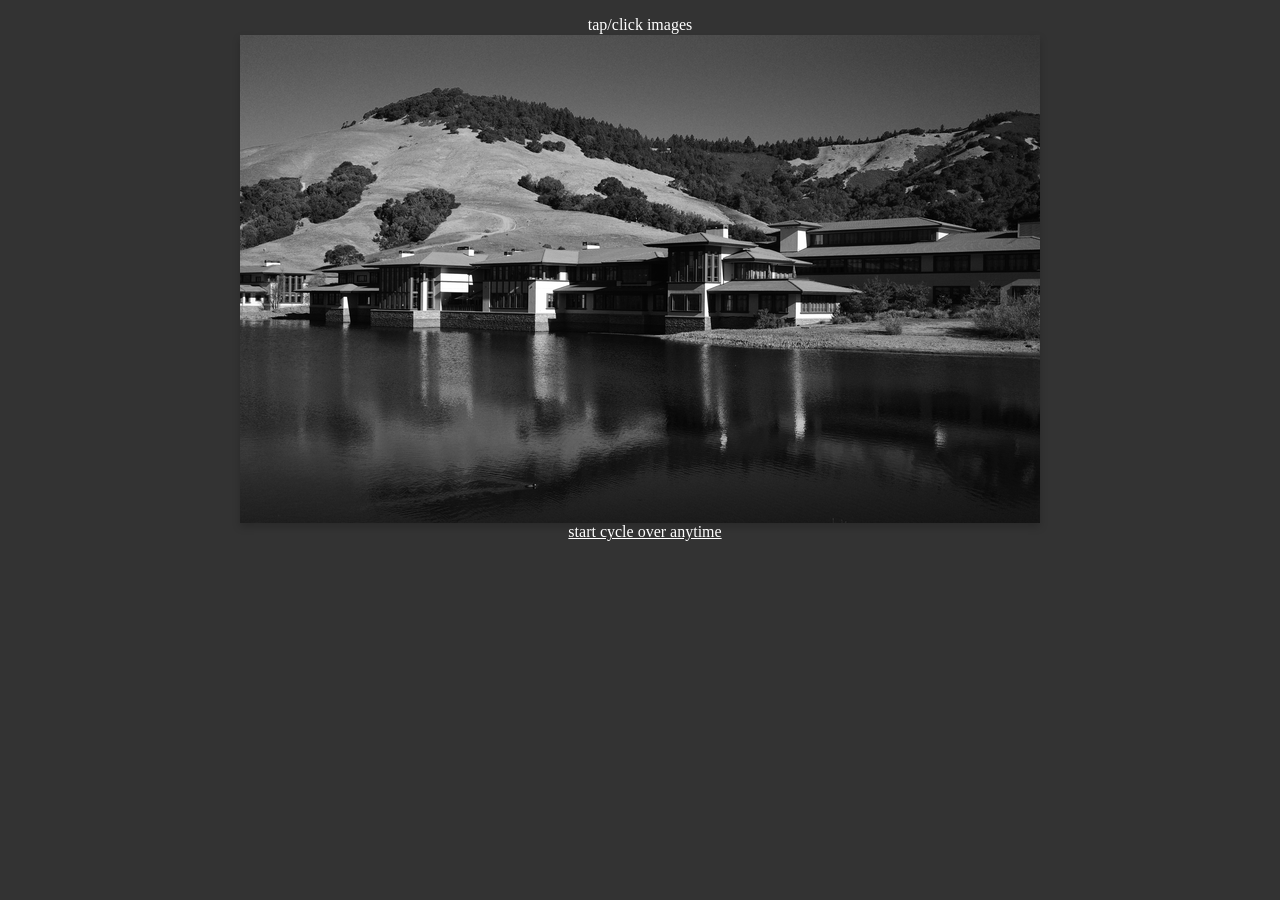
==== index.html @ 8fa69f49 "Update index.html" ====
<!--
There is no ',' at end!
['R0002166.webp', 'R0002332.webp', 'R0002564.webp'];
-->
<!DOCTYPE html>
<html lang="en">
	<head>
		<meta charset="UTF-8">
		<meta name="viewport" content="width=device-width, initial-scale=1.0">
		<title>Images Cycle</title>
		<style>
			body {
				display: flex;
				flex-direction: column;
				justify-content: top;
				align-items: center;
				height: 100vh;
				margin: 0;
				background-color: #333333;
				color: #FFFFFF;
				transition: background-color 0.3s, color 0.3s;
				position: relative;
			}

			#image {
				max-width: 90%;
				height: auto;
				cursor: pointer;
				border: 3px solid #000000 border-radius: 8px;
				box-shadow: 0 4px 8px rgba(0, 0, 0, 0.2);
			}

			h1 {
				margin: 10px 0;
				font-size: 18px;
				text-align: center;
			}

			footer {
				margin-top: auto;
				padding: 10px;
				font-size: 14px;
				text-align: center;
			}

			.update-container {
				display: flex;
				align-items: center;
				margin-bottom: -15px;
			}

			.restart-link {
				color: #FFFFFF;
				margin-left: 10px;
			}
		</style>
	</head>
	<body>
		<div class="update-container">
			<p>tap/click images</p>
		</div>
		<img id="image" src="R0003211.webp" alt="Image 1">
		<a href="index.html" class="restart-link">start cycle over anytime</a>
		<script>
			const images = ['R0003211.webp', 
			                'R0002590.webp', 
			                'R0002589.webp', 
			                'R0002580.webp', 
			                'R0002579.webp', 
			                'R0002568.webp', 
			                'R0002565.webp', 
			                'R0002564.webp', 
			                'R0002553.webp', 
			                'R0002348.webp', 
			                'R0002332.webp', 
			                'R0002320.webp', 
			                'R0002166.webp', 
			                'R0000355.webp', 
			                'R0000072.webp', 
			                'IMG_1208.webp', 
			                'IMG_1204.webp', 
			                'IMG_1203.webp'];
			let currentIndex = 0;
			images.forEach(src => {
				const img = new Image();
				img.src = src;
			});
			document.getElementById('image').addEventListener('click', function() {
				currentIndex = (currentIndex + 1) % images.length;
				this.src = images[currentIndex];
			});
		</script>
	</body>
</html>
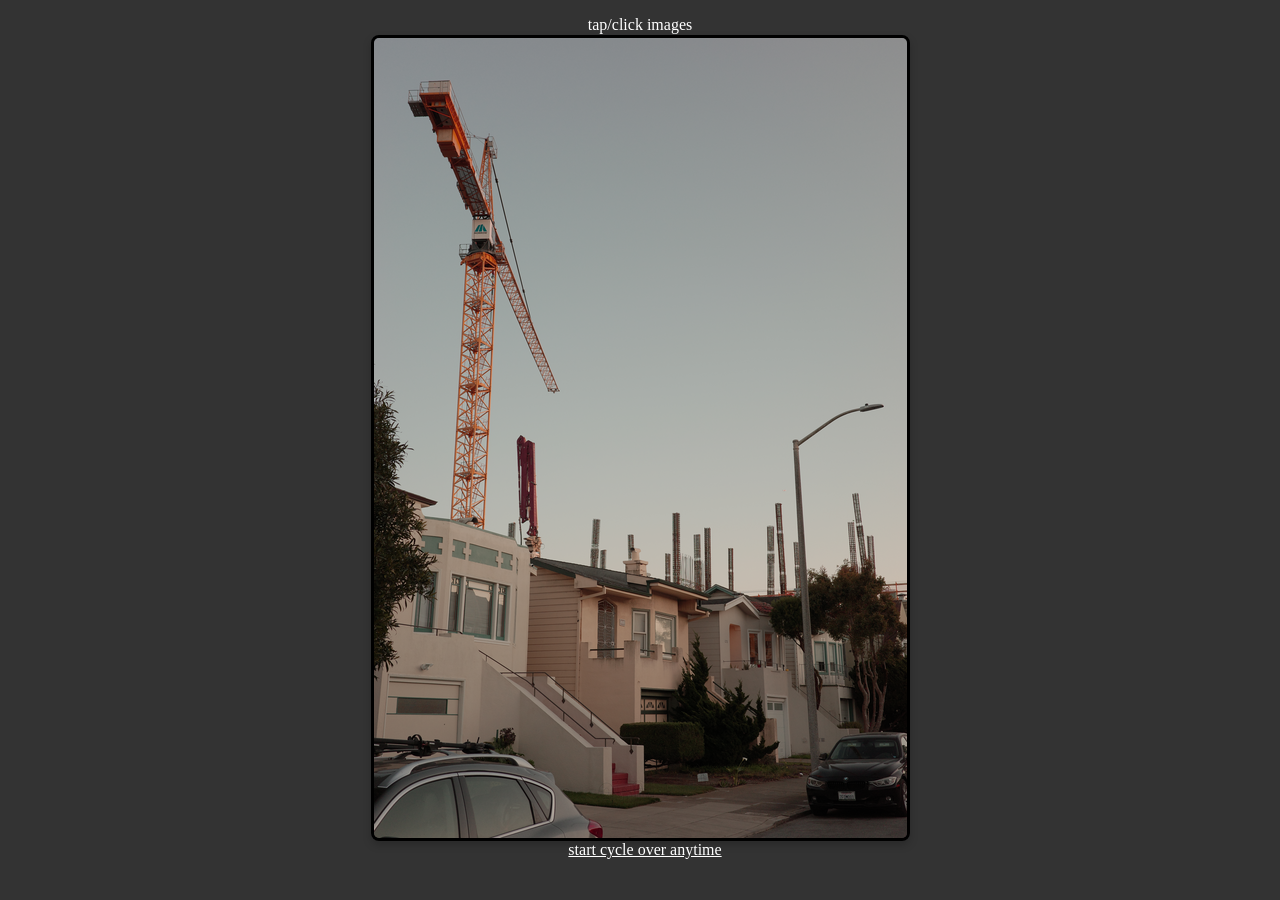
==== commit a681091c: "Add file" ====
--- a/index.html
+++ b/index.html
@@ -1,94 +1,101 @@
-<!--
-There is no ',' at end!
-['R0002166.webp', 'R0002332.webp', 'R0002564.webp'];
--->
 <!DOCTYPE html>
 <html lang="en">
-	<head>
-		<meta charset="UTF-8">
-		<meta name="viewport" content="width=device-width, initial-scale=1.0">
-		<title>Images Cycle</title>
-		<style>
-			body {
-				display: flex;
-				flex-direction: column;
-				justify-content: top;
-				align-items: center;
-				height: 100vh;
-				margin: 0;
-				background-color: #333333;
-				color: #FFFFFF;
-				transition: background-color 0.3s, color 0.3s;
-				position: relative;
-			}
+<head>
+    <meta charset="UTF-8">
+    <meta name="viewport" content="width=device-width, initial-scale=1.0">
+    <title>Images Cycle</title>
+    <style>
+        body {
+            display: flex;
+            flex-direction: column;
+            justify-content: top;
+            align-items: center;
+            height: 100vh;
+            margin: 0;
+            background-color: #333333;
+            color: #FFFFFF;
+            transition: background-color 0.3s, color 0.3s;
+            position: relative;
+        }
 
-			#image {
-				max-width: 90%;
-				height: auto;
-				cursor: pointer;
-				border: 3px solid #000000 border-radius: 8px;
-				box-shadow: 0 4px 8px rgba(0, 0, 0, 0.2);
-			}
+        #image {
+            max-width: 90%;
+            height: auto;
+            cursor: pointer;
+            border: 3px solid #000000;
+            border-radius: 8px;
+            box-shadow: 0 4px 8px rgba(0, 0, 0, 0.2);
+        }
 
-			h1 {
-				margin: 10px 0;
-				font-size: 18px;
-				text-align: center;
-			}
+        h1 {
+            margin: 10px 0;
+            font-size: 18px;
+            text-align: center;
+        }
 
-			footer {
-				margin-top: auto;
-				padding: 10px;
-				font-size: 14px;
-				text-align: center;
-			}
+        footer {
+            margin-top: auto;
+            padding: 10px;
+            font-size: 14px;
+            text-align: center;
+        }
 
-			.update-container {
-				display: flex;
-				align-items: center;
-				margin-bottom: -15px;
-			}
+        .update-container {
+            display: flex;
+            align-items: center;
+            margin-bottom: -15px;
+        }
 
-			.restart-link {
-				color: #FFFFFF;
-				margin-left: 10px;
-			}
-		</style>
-	</head>
-	<body>
-		<div class="update-container">
-			<p>tap/click images</p>
-		</div>
-		<img id="image" src="R0003211.webp" alt="Image 1">
-		<a href="index.html" class="restart-link">start cycle over anytime</a>
-		<script>
-			const images = ['R0003211.webp', 
-			                'R0002590.webp', 
-			                'R0002589.webp', 
-			                'R0002580.webp', 
-			                'R0002579.webp', 
-			                'R0002568.webp', 
-			                'R0002565.webp', 
-			                'R0002564.webp', 
-			                'R0002553.webp', 
-			                'R0002348.webp', 
-			                'R0002332.webp', 
-			                'R0002320.webp', 
-			                'R0002166.webp', 
-			                'R0000355.webp', 
-			                'R0000072.webp', 
-			                'IMG_1208.webp', 
-			                'IMG_1204.webp', 
-			                'IMG_1203.webp'];
-			let currentIndex = 0;
-			images.forEach(src => {
-				const img = new Image();
-				img.src = src;
-			});
-			document.getElementById('image').addEventListener('click', function() {
-				currentIndex = (currentIndex + 1) % images.length;
-				this.src = images[currentIndex];
-			});
-		</script>
-	</body>
+        .restart-link {
+            color: #FFFFFF;
+            margin-left: 10px;
+        }
+    </style>
+</head>
+<body>
+    <div class="update-container">
+        <p>tap/click images</p>
+    </div>
+    <img id="image" src="R0004415.webp" alt="Image 1">
+    <a href="index.html" class="restart-link">start cycle over anytime</a>
+    <script>
+        const images = [
+            'R0004415.webp', 
+            'R0004396.webp',
+            'R0004377.webp',
+            'R0004342.webp',
+            'R0003211.webp',
+            'R0002590.webp', 
+            'R0002589.webp', 
+            'R0002580.webp', 
+            'R0002579.webp', 
+            'R0002568.webp', 
+            'R0002565.webp', 
+            'R0002564.webp', 
+            'R0002553.webp', 
+            'R0002348.webp', 
+            'R0002332.webp', 
+            'R0002320.webp', 
+            'R0002166.webp', 
+            'R0000355.webp', 
+            'R0000072.webp', 
+            'IMG_1208.webp', 
+            'IMG_1204.webp', 
+ <!-- NOTE: There isn't a "," on last image --> 
+            'IMG_1203.webp'
+        ];
+        
+        let currentIndex = 0;
+
+        images.forEach(src => {
+            const img = new Image();
+            img.src = src;
+        });
+
+        document.getElementById('image').addEventListener('click', function() {
+            currentIndex = (currentIndex + 1) % images.length;
+            this.src = images[currentIndex];
+        });
+    </script>
+</body>
 </html>
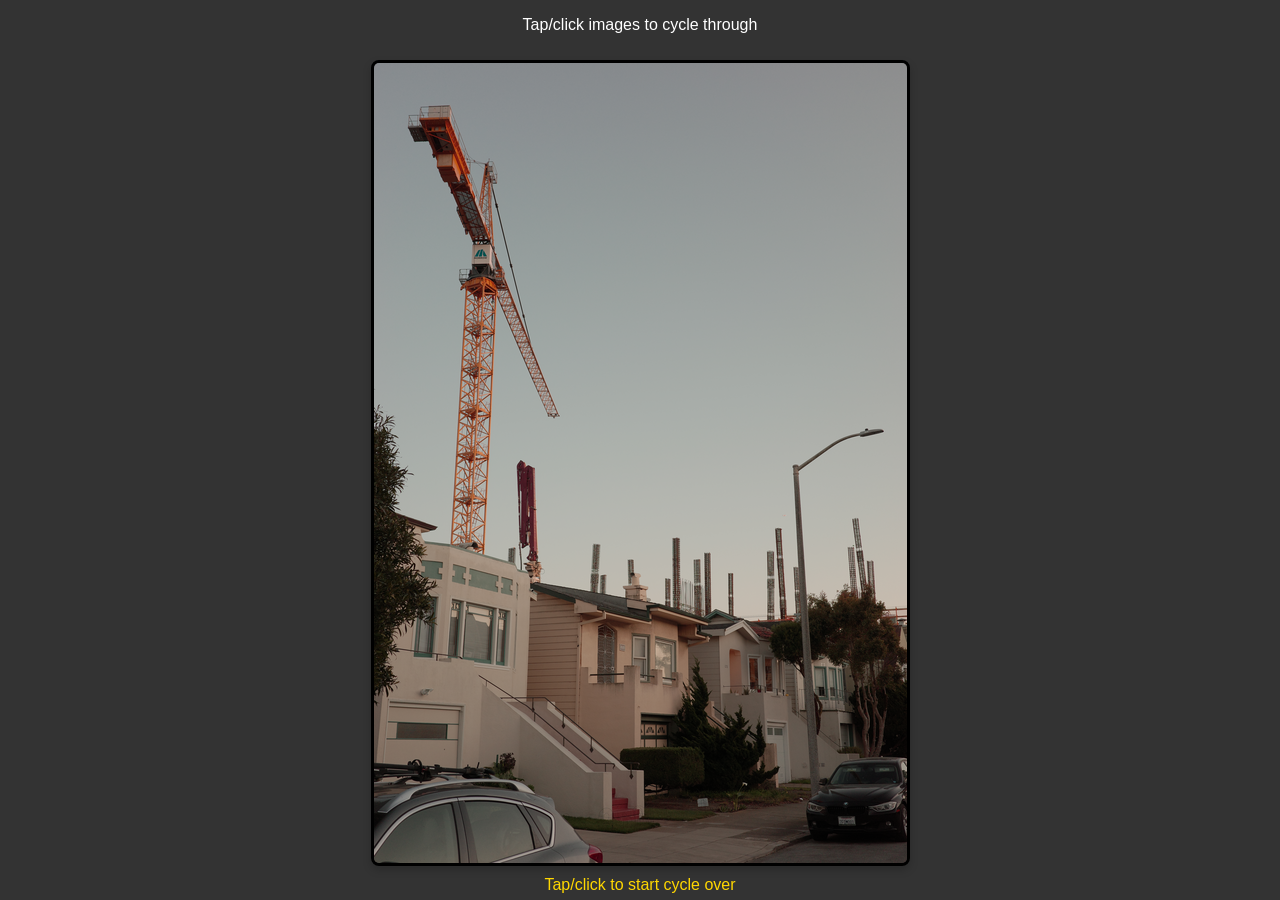
==== commit 72568650: "Change index.html" ====
--- a/index.html
+++ b/index.html
@@ -1,5 +1,6 @@
 <!DOCTYPE html>
 <html lang="en">
+
 <head>
     <meta charset="UTF-8">
     <meta name="viewport" content="width=device-width, initial-scale=1.0">
@@ -8,56 +9,85 @@
         body {
             display: flex;
             flex-direction: column;
-            justify-content: top;
+            justify-content: flex-start;
             align-items: center;
             height: 100vh;
             margin: 0;
+            padding: 0; 
             background-color: #333333;
             color: #FFFFFF;
             transition: background-color 0.3s, color 0.3s;
             position: relative;
+            font-family: Arial, sans-serif;
         }
-
-        #image {
-            max-width: 90%;
-            height: auto;
-            cursor: pointer;
-            border: 3px solid #000000;
-            border-radius: 8px;
-            box-shadow: 0 4px 8px rgba(0, 0, 0, 0.2);
-        }
-
-        h1 {
-            margin: 10px 0;
-            font-size: 18px;
-            text-align: center;
-        }
-
-        footer {
-            margin-top: auto;
-            padding: 10px;
-            font-size: 14px;
-            text-align: center;
-        }
-
-        .update-container {
-            display: flex;
-            align-items: center;
-            margin-bottom: -15px;
-        }
-
-        .restart-link {
-            color: #FFFFFF;
-            margin-left: 10px;
-        }
+                #image {
+                    max-width: 90%;
+                    height: auto;
+                    cursor: pointer;
+                    border: 3px solid #000000;
+                    border-radius: 8px;
+                    box-shadow: 0 4px 8px rgba(0, 0, 0, 0.2);
+                    margin: 10px 0; 
+                }
+        
+                h1 {
+                    margin:0; 
+                    font-size: 24px;
+                    text-align: center;
+                } 
+        
+                footer {
+                    margin-top: auto;
+                    padding: 5px; 
+                    font-size: 14px;
+                    text-align: center;
+                }
+        
+                .update-container {
+                    display: flex;
+                    align-items: center;
+                    margin: 0; 
+                }
+        
+                .restart-link {
+                    color: #FFD700; 
+                    margin: 0; 
+                    text-decoration: none;
+                    transition: color 0.3s;
+                    font-size: 16px; 
+                }
+        
+                @media (max-width: 600px) {
+                    h1 {
+                        font-size: 20px; 
+                    }
+        
+                    #image {
+                        max-width: 100%; 
+                    }
+        
+                    .update-container {
+                        flex-direction: column; 
+                        align-items: center; 
+                    }
+        
+        
+                
+        restart-link {
+            color: #FFD700; 
+            margin: 0; 
+            text-decoration: none;
+            transition: color 0.3s;
+            font-size: 16px;
     </style>
 </head>
+
 <body>
     <div class="update-container">
-        <p>tap/click images</p>
+        <p>Tap/click images to cycle through</p>
     </div>
     <img id="image" src="R0004415.webp" alt="Image 1">
-    <a href="index.html" class="restart-link">start cycle over anytime</a>
+    <a href="index.html" class="restart-link">Tap/click to start cycle over</a>
     <script>
         const images = [
             'R0004415.webp', 
@@ -81,21 +111,23 @@
             'R0000072.webp', 
             'IMG_1208.webp', 
             'IMG_1204.webp', 
- <!-- NOTE: There isn't a "," on last image --> 
-            'IMG_1203.webp'
+            'IMG_1203.webp' // NOTE: No comma on last image
         ];
         
         let currentIndex = 0;
 
+        
         images.forEach(src => {
             const img = new Image();
             img.src = src;
         });
 
+        
         document.getElementById('image').addEventListener('click', function() {
             currentIndex = (currentIndex + 1) % images.length;
             this.src = images[currentIndex];
         });
     </script>
 </body>
+
 </html>
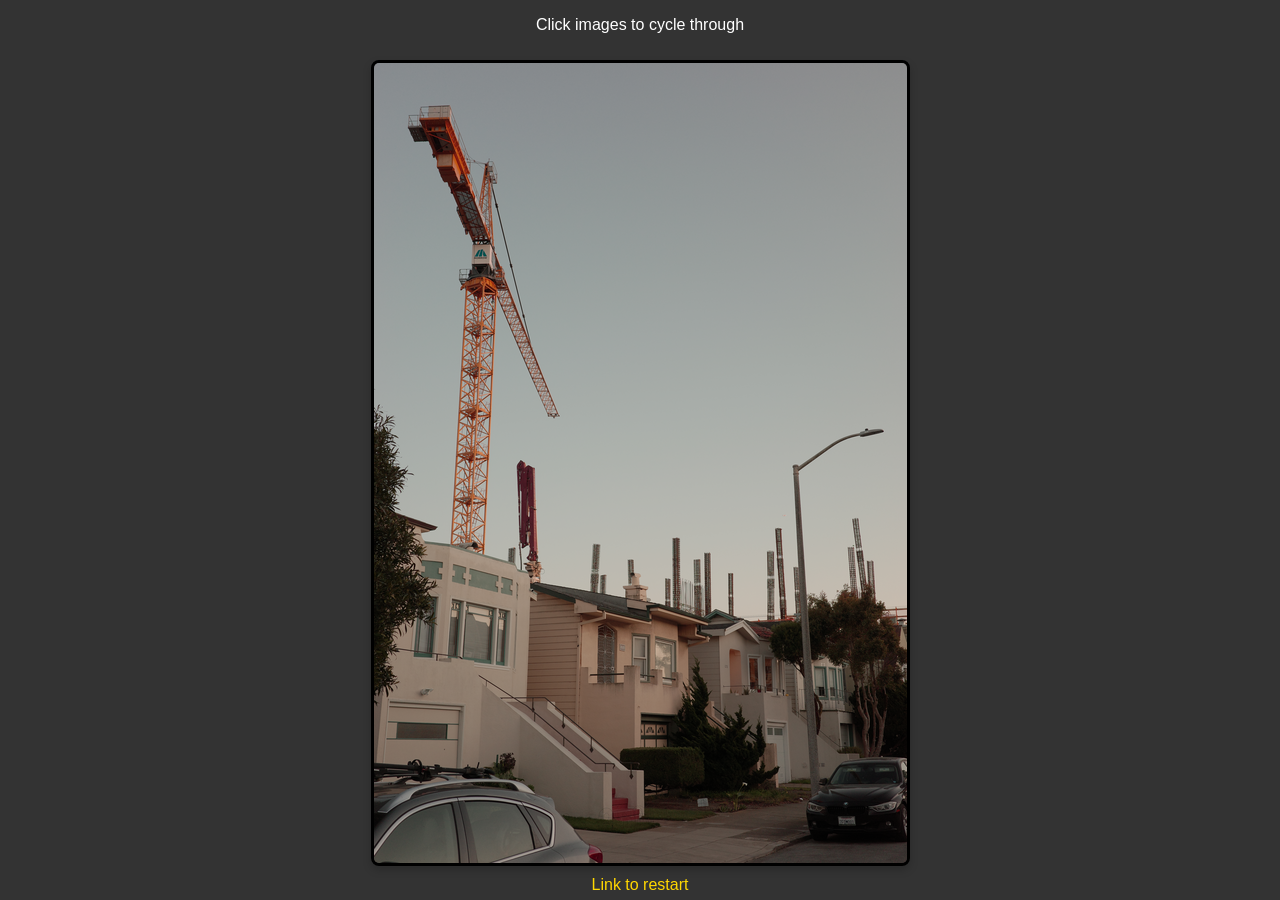
==== commit 0fc4e008: "Adjusted index.html" ====
--- a/index.html
+++ b/index.html
@@ -84,10 +84,10 @@
 
 <body>
     <div class="update-container">
-        <p>Tap/click images to cycle through</p>
+        <p>Click images to cycle through</p>
     </div>
     <img id="image" src="R0004415.webp" alt="Image 1">
-    <a href="index.html" class="restart-link">Tap/click to start cycle over</a>
+    <a href="index.html" class="restart-link">Link to restart</a>
     <script>
         const images = [
             'R0004415.webp', 
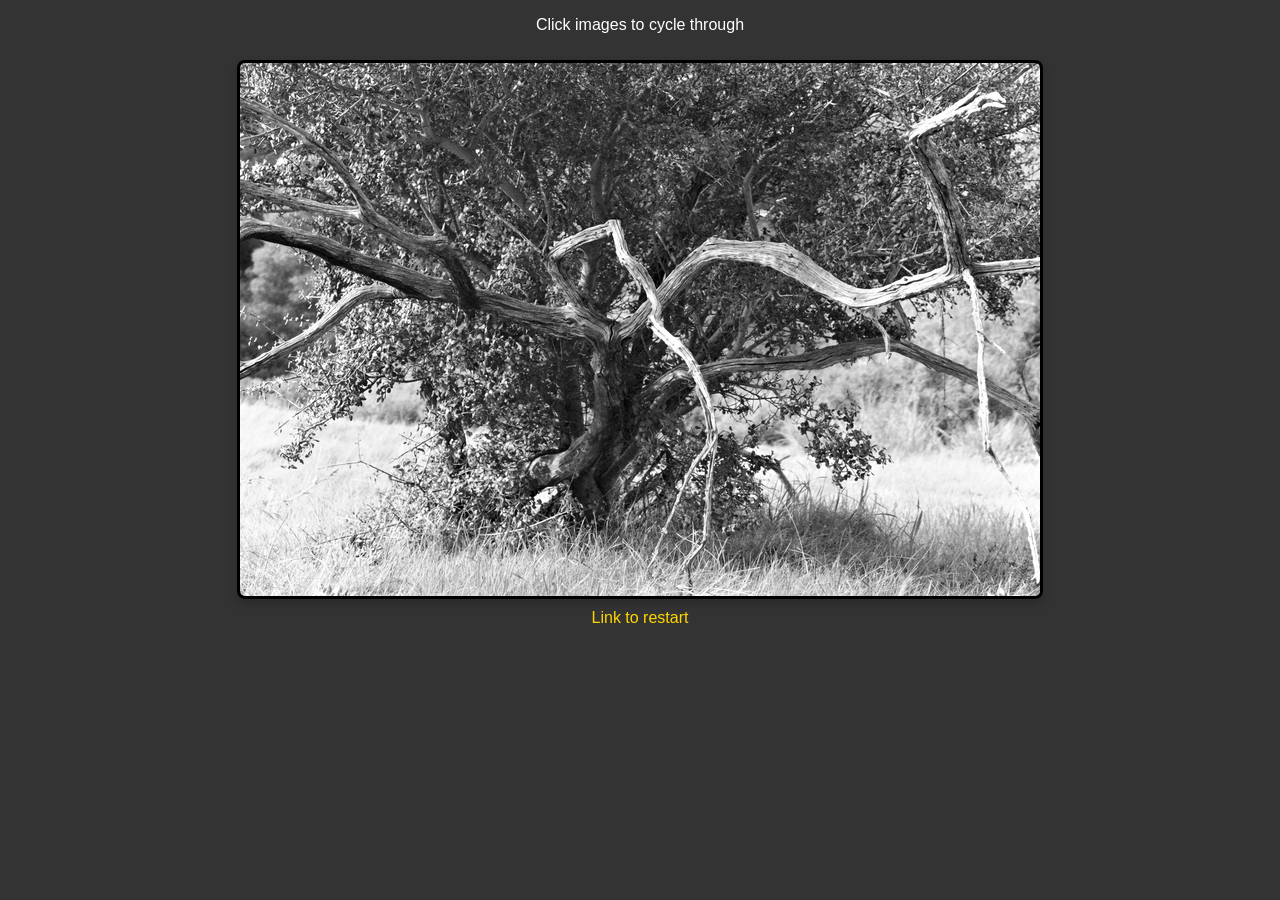
==== commit 20005633: "Uploading files" ====
--- a/index.html
+++ b/index.html
@@ -86,11 +86,12 @@
     <div class="update-container">
         <p>Click images to cycle through</p>
     </div>
-    <img id="image" src="R0004415.webp" alt="Image 1">
+    <img id="image" src="R0004550.webp" alt="Image 1">
     <a href="index.html" class="restart-link">Link to restart</a>
     <script>
         const images = [
-            'R0004415.webp', 
+            'R0004550.webp', 
+	    'R0004415.webp', 
             'R0004396.webp',
             'R0004377.webp',
             'R0004342.webp',
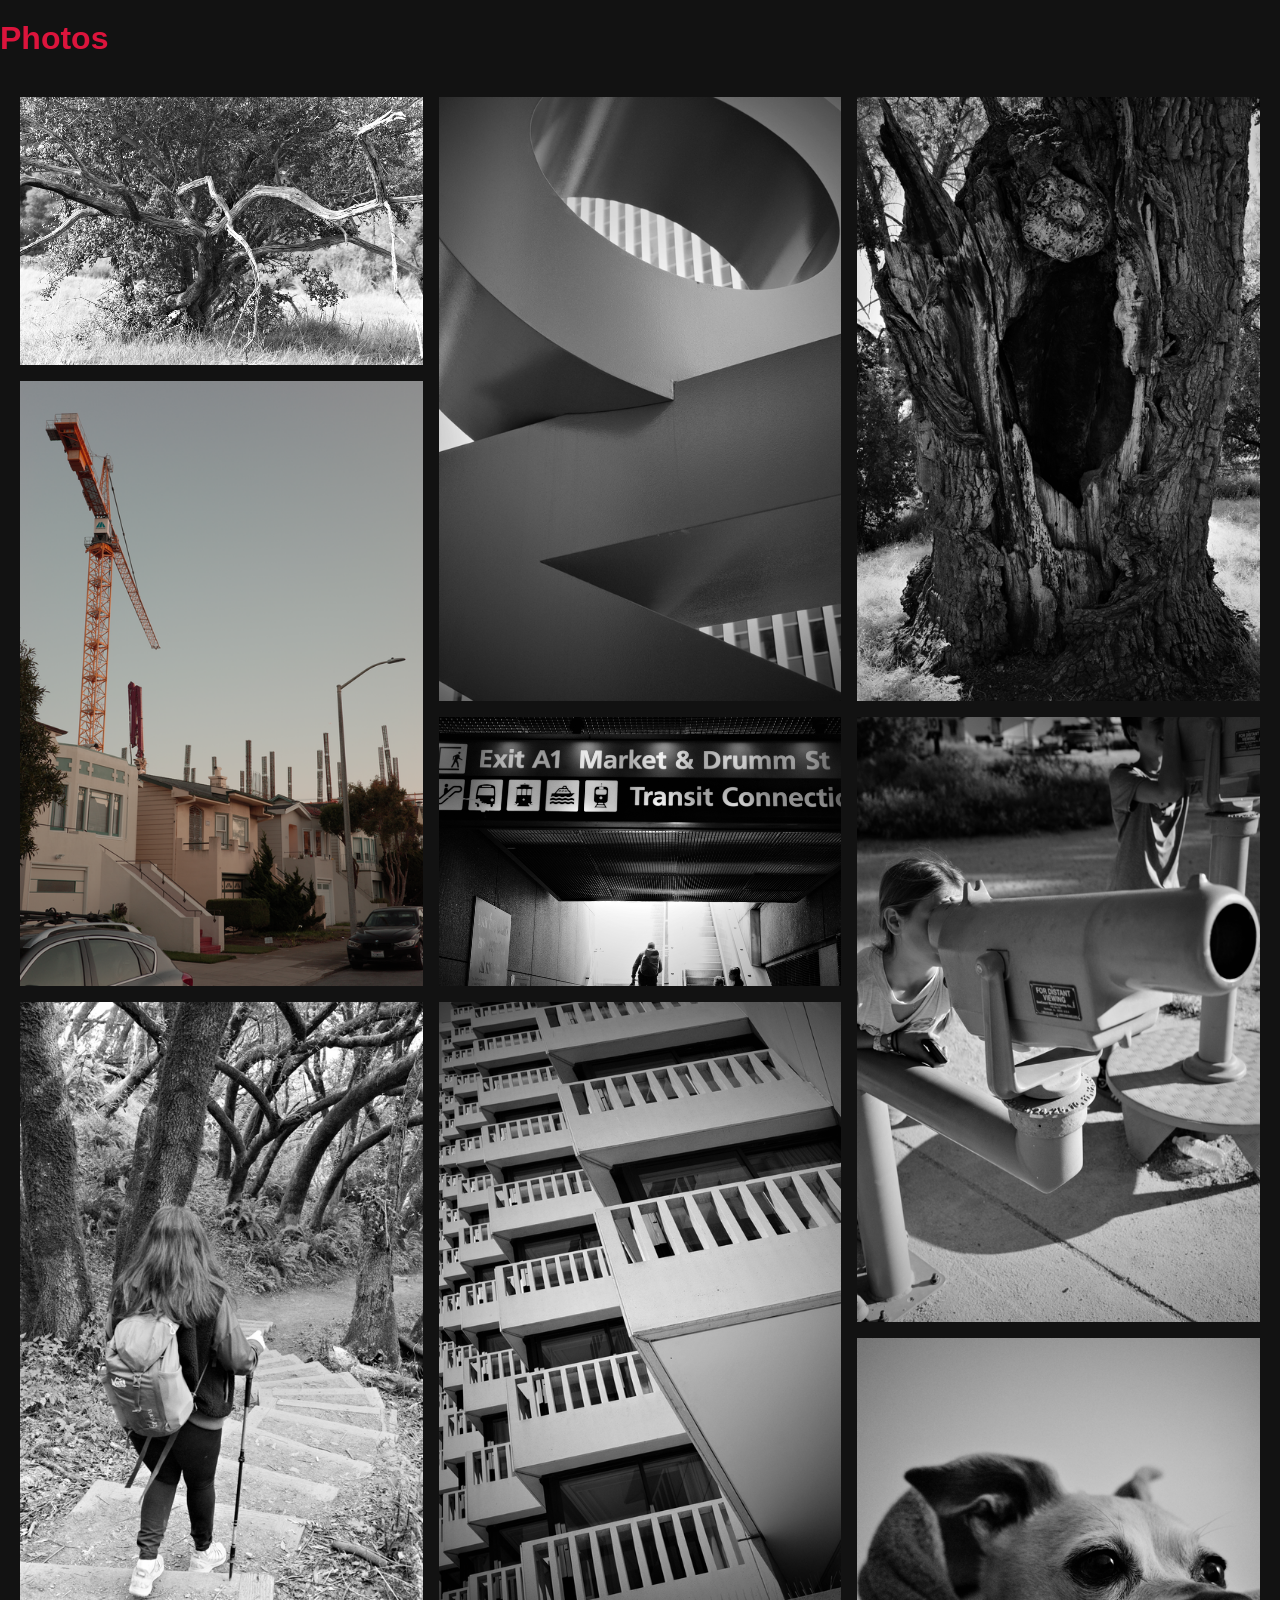
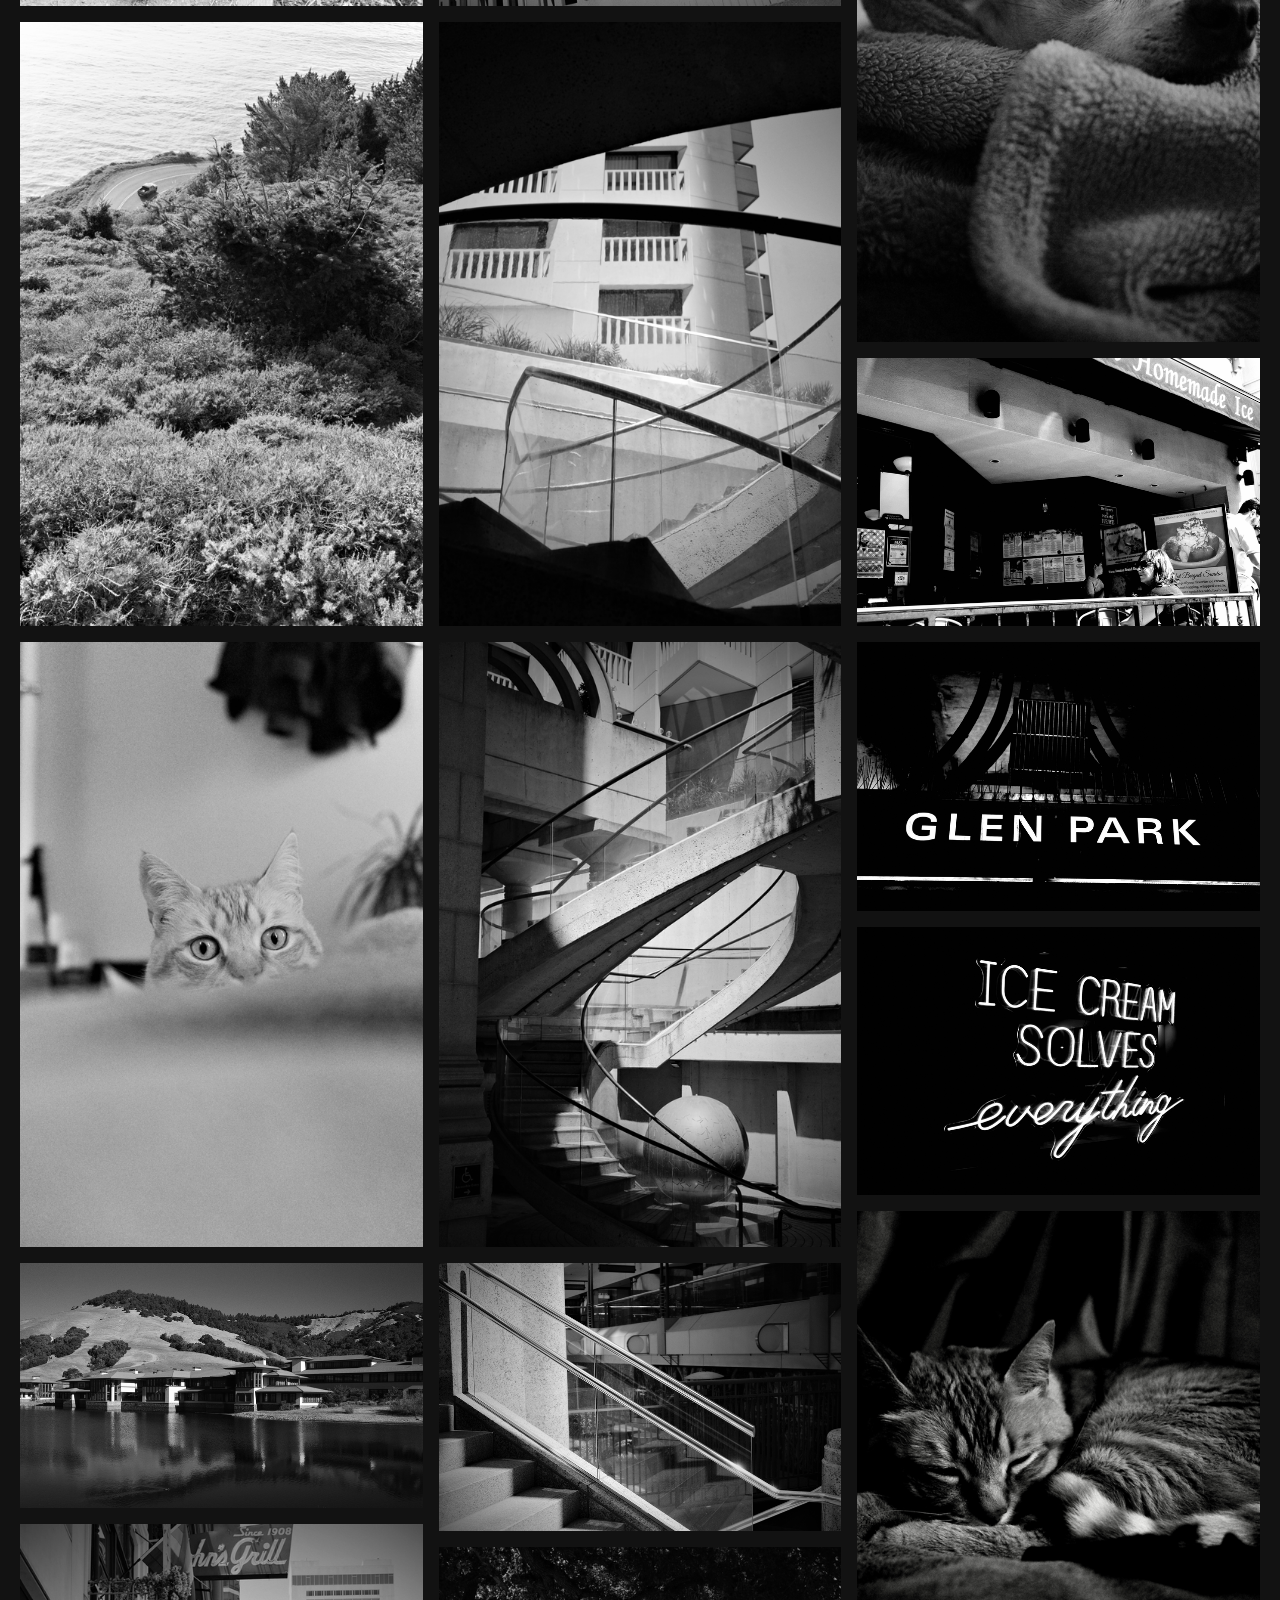
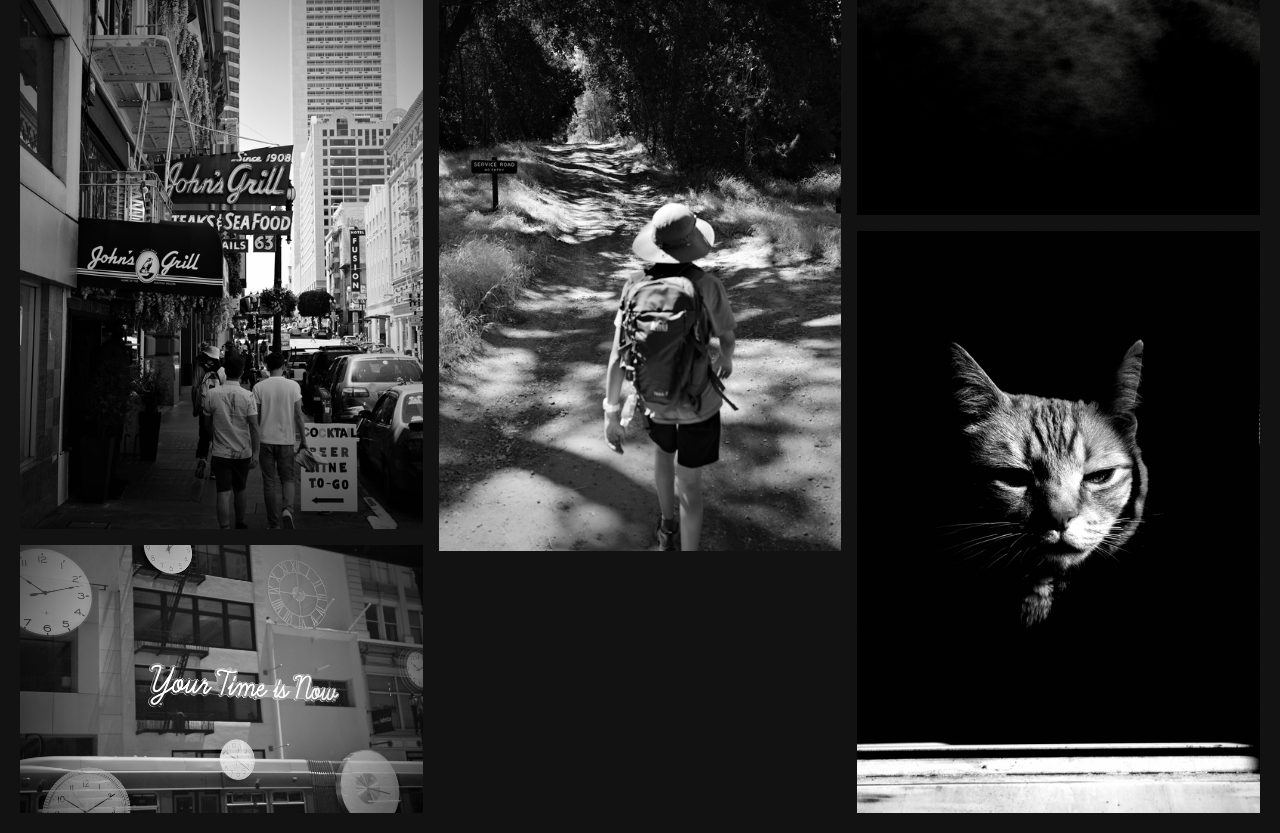
==== commit e6c02869: "Updating index.html" ====
--- a/index.html
+++ b/index.html
@@ -1,134 +1,122 @@
 <!DOCTYPE html>
 <html lang="en">
+	<head>
+		<meta charset="UTF-8">
+		<meta name="viewport" content="width=device-width,initial-scale=1">
+		<title>Photo Gallery</title>
+		<style>
+			body {
+				font-family: Arial, sans-serif;
+				margin: 0;
+				background-color: #121212;
+				color: #fff;
+				transition: filter .3s ease
+			}
 
-<head>
-    <meta charset="UTF-8">
-    <meta name="viewport" content="width=device-width, initial-scale=1.0">
-    <title>Images Cycle</title>
-    <style>
-        body {
-            display: flex;
-            flex-direction: column;
-            justify-content: flex-start;
-            align-items: center;
-            height: 100vh;
-            margin: 0;
-            padding: 0; 
-            background-color: #333333;
-            color: #FFFFFF;
-            transition: background-color 0.3s, color 0.3s;
-            position: relative;
-            font-family: Arial, sans-serif;
-        }
-                #image {
-                    max-width: 90%;
-                    height: auto;
-                    cursor: pointer;
-                    border: 3px solid #000000;
-                    border-radius: 8px;
-                    box-shadow: 0 4px 8px rgba(0, 0, 0, 0.2);
-                    margin: 10px 0; 
-                }
-        
-                h1 {
-                    margin:0; 
-                    font-size: 24px;
-                    text-align: center;
-                } 
-        
-                footer {
-                    margin-top: auto;
-                    padding: 5px; 
-                    font-size: 14px;
-                    text-align: center;
-                }
-        
-                .update-container {
-                    display: flex;
-                    align-items: center;
-                    margin: 0; 
-                }
-        
-                .restart-link {
-                    color: #FFD700; 
-                    margin: 0; 
-                    text-decoration: none;
-                    transition: color 0.3s;
-                    font-size: 16px; 
-                }
-        
-                @media (max-width: 600px) {
-                    h1 {
-                        font-size: 20px; 
-                    }
-        
-                    #image {
-                        max-width: 100%; 
-                    }
-        
-                    .update-container {
-                        flex-direction: column; 
-                        align-items: center; 
-                    }
-        
-        
-                
-        restart-link {
-            color: #FFD700; 
-            margin: 0; 
-            text-decoration: none;
-            transition: color 0.3s;
-            font-size: 16px;
-    </style>
-</head>
+			h1 {
+				text-align: left;
+				margin: 20px 0;
+				color: #dc143c
+			}
 
-<body>
-    <div class="update-container">
-        <p>Click images to cycle through</p>
-    </div>
-    <img id="image" src="R0004550.webp" alt="Image 1">
-    <a href="index.html" class="restart-link">Link to restart</a>
-    <script>
-        const images = [
-            'R0004550.webp', 
-	    'R0004415.webp', 
-            'R0004396.webp',
-            'R0004377.webp',
-            'R0004342.webp',
-            'R0003211.webp',
-            'R0002590.webp', 
-            'R0002589.webp', 
-            'R0002580.webp', 
-            'R0002579.webp', 
-            'R0002568.webp', 
-            'R0002565.webp', 
-            'R0002564.webp', 
-            'R0002553.webp', 
-            'R0002348.webp', 
-            'R0002332.webp', 
-            'R0002320.webp', 
-            'R0002166.webp', 
-            'R0000355.webp', 
-            'R0000072.webp', 
-            'IMG_1208.webp', 
-            'IMG_1204.webp', 
-            'IMG_1203.webp' // NOTE: No comma on last image
-        ];
-        
-        let currentIndex = 0;
+			.masonry {
+				column-count: 3;
+				column-gap: 16px;
+				padding: 20px
+			}
 
-        
-        images.forEach(src => {
-            const img = new Image();
-            img.src = src;
-        });
+			.masonry img {
+				width: 100%;
+				margin-bottom: 16px;
+				display: block;
+				break-inside: avoid;
+				cursor: pointer;
+				transition: transform .2s ease
+			}
 
-        
-        document.getElementById('image').addEventListener('click', function() {
-            currentIndex = (currentIndex + 1) % images.length;
-            this.src = images[currentIndex];
-        });
-    </script>
-</body>
+			.masonry img:hover {
+				transform: scale(1.05)
+			}
 
+			.modal {
+				display: none;
+				position: fixed;
+				z-index: 1000;
+				left: 0;
+				top: 0;
+				width: 100%;
+				height: 100%;
+				background-color: rgba(0, 0, 0, .8);
+				justify-content: center;
+				align-items: center
+			}
+
+			.modal img {
+				max-width: 90%;
+				max-height: 80%;
+				border: 5px solid #fff;
+				box-sizing: border-box
+			}
+
+			.modal-close {
+				position: absolute;
+				top: 20px;
+				right: 20px;
+				color: #fff;
+				font-size: 30px;
+				cursor: pointer
+			}
+
+			.blur {
+				filter: blur(100px)
+			}
+		</style>
+	</head>
+	<body>
+		<h1>Photos</h1>
+		<div class="masonry">
+			<img src="R0004550.webp" alt="" loading="lazy" onclick="openModal(this)">
+			<img src="R0004415.webp" alt="" loading="lazy" onclick="openModal(this)">
+			<img src="R0004396.webp" alt="" loading="lazy" onclick="openModal(this)">
+			<img src="R0004377.webp" alt="" loading="lazy" onclick="openModal(this)">
+			<img src="R0004342.webp" alt="" loading="lazy" onclick="openModal(this)">
+			<img src="R0003211.webp" alt="" loading="lazy" onclick="openModal(this)">
+			<img src="R0002590.webp" alt="" loading="lazy" onclick="openModal(this)">
+			<img src="R0002589.webp" alt="" loading="lazy" onclick="openModal(this)">
+			<img src="R0002580.webp" alt="" loading="lazy" onclick="openModal(this)">
+			<img src="R0002579.webp" alt="" loading="lazy" onclick="openModal(this)">
+			<img src="R0002568.webp" alt="" loading="lazy" onclick="openModal(this)">
+			<img src="R0002565.webp" alt="" loading="lazy" onclick="openModal(this)">
+			<img src="R0002564.webp" alt="" loading="lazy" onclick="openModal(this)">
+			<img src="R0002553.webp" alt="" loading="lazy" onclick="openModal(this)">
+			<img src="R0002348.webp" alt="" loading="lazy" onclick="openModal(this)">
+			<img src="R0002332.webp" alt="" loading="lazy" onclick="openModal(this)">
+			<img src="R0002320.webp" alt="" loading="lazy" onclick="openModal(this)">
+			<img src="R0002166.webp" alt="" loading="lazy" onclick="openModal(this)">
+			<img src="R0000355.webp" alt="" loading="lazy" onclick="openModal(this)">
+			<img src="R0000072.webp" alt="" loading="lazy" onclick="openModal(this)">
+			<img src="IMG_1208.webp" alt="" loading="lazy" onclick="openModal(this)">
+			<img src="IMG_1204.webp" alt="" loading="lazy" onclick="openModal(this)">
+			<img src="IMG_1203.webp" alt="" loading="lazy" onclick="openModal(this)">
+		</div>
+		<div id="myModal" class="modal">
+			<span class="modal-close" onclick="closeModal()">&times;</span>
+			<img id="modalImage" src="" alt="">
+		</div>
+		<script>
+			function openModal(e) {
+				var n = document.getElementById("myModal"),
+					t = document.getElementById("modalImage");
+				n.style.display = "flex", t.src = e.src
+			}
+
+			function closeModal() {
+				document.getElementById("myModal").style.display = "none"
+			}
+			window.onclick = function(e) {
+				var n = document.getElementById("myModal");
+				e.target === n && (n.style.display = "none")
+			}
+		</script>
+	</body>
 </html>
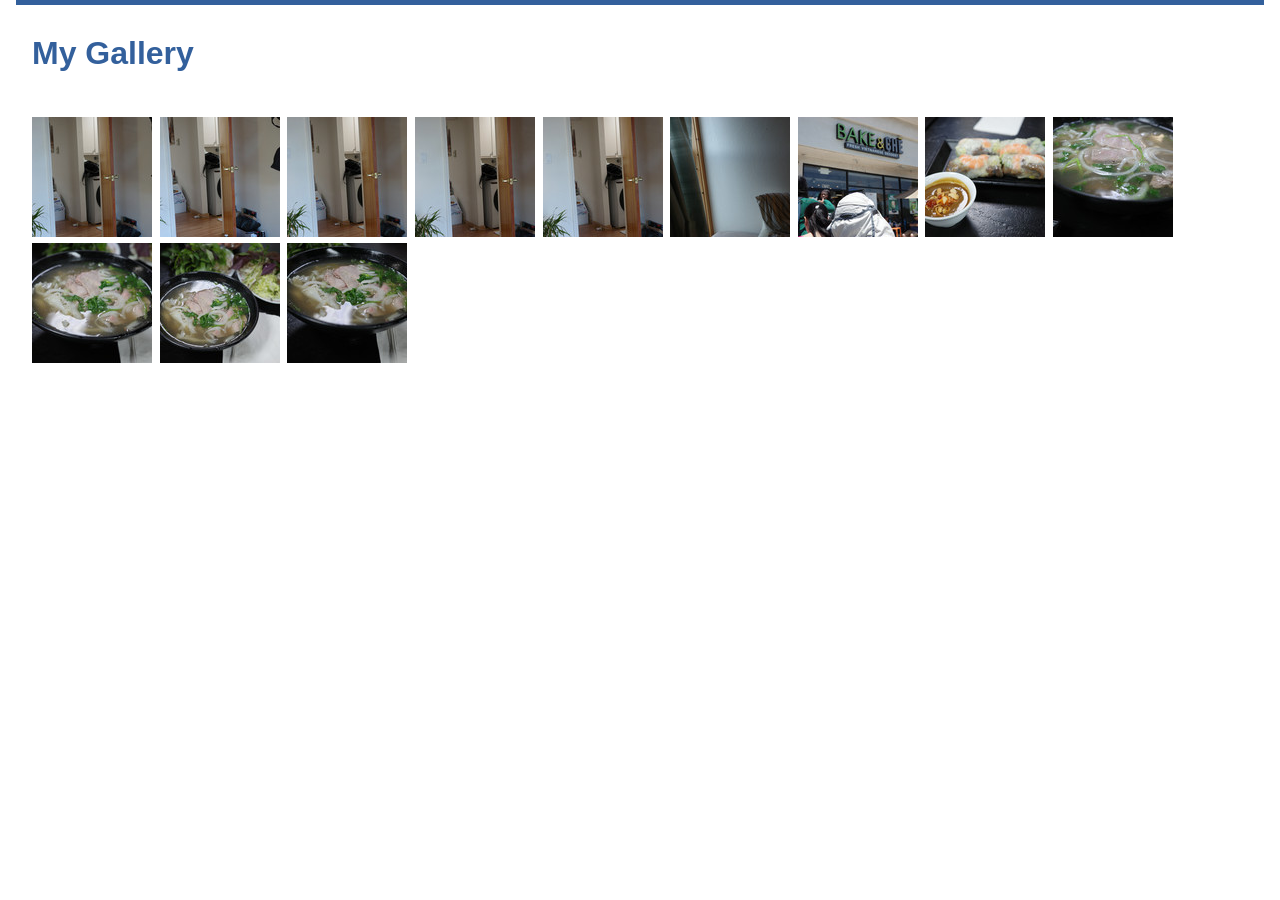
==== commit b751a25b: "first push" ====
--- a/index.html
+++ b/index.html
@@ -1,122 +1,251 @@
 <!DOCTYPE html>
-<html lang="en">
-	<head>
-		<meta charset="UTF-8">
-		<meta name="viewport" content="width=device-width,initial-scale=1">
-		<title>Photo Gallery</title>
-		<style>
-			body {
-				font-family: Arial, sans-serif;
-				margin: 0;
-				background-color: #121212;
-				color: #fff;
-				transition: filter .3s ease
-			}
-
-			h1 {
-				text-align: left;
-				margin: 20px 0;
-				color: #dc143c
-			}
-
-			.masonry {
-				column-count: 3;
-				column-gap: 16px;
-				padding: 20px
-			}
-
-			.masonry img {
-				width: 100%;
-				margin-bottom: 16px;
-				display: block;
-				break-inside: avoid;
-				cursor: pointer;
-				transition: transform .2s ease
-			}
-
-			.masonry img:hover {
-				transform: scale(1.05)
-			}
-
-			.modal {
-				display: none;
-				position: fixed;
-				z-index: 1000;
-				left: 0;
-				top: 0;
-				width: 100%;
-				height: 100%;
-				background-color: rgba(0, 0, 0, .8);
-				justify-content: center;
-				align-items: center
-			}
-
-			.modal img {
-				max-width: 90%;
-				max-height: 80%;
-				border: 5px solid #fff;
-				box-sizing: border-box
-			}
-
-			.modal-close {
-				position: absolute;
-				top: 20px;
-				right: 20px;
-				color: #fff;
-				font-size: 30px;
-				cursor: pointer
-			}
-
-			.blur {
-				filter: blur(100px)
-			}
-		</style>
-	</head>
-	<body>
-		<h1>Photos</h1>
-		<div class="masonry">
-			<img src="R0004550.webp" alt="" loading="lazy" onclick="openModal(this)">
-			<img src="R0004415.webp" alt="" loading="lazy" onclick="openModal(this)">
-			<img src="R0004396.webp" alt="" loading="lazy" onclick="openModal(this)">
-			<img src="R0004377.webp" alt="" loading="lazy" onclick="openModal(this)">
-			<img src="R0004342.webp" alt="" loading="lazy" onclick="openModal(this)">
-			<img src="R0003211.webp" alt="" loading="lazy" onclick="openModal(this)">
-			<img src="R0002590.webp" alt="" loading="lazy" onclick="openModal(this)">
-			<img src="R0002589.webp" alt="" loading="lazy" onclick="openModal(this)">
-			<img src="R0002580.webp" alt="" loading="lazy" onclick="openModal(this)">
-			<img src="R0002579.webp" alt="" loading="lazy" onclick="openModal(this)">
-			<img src="R0002568.webp" alt="" loading="lazy" onclick="openModal(this)">
-			<img src="R0002565.webp" alt="" loading="lazy" onclick="openModal(this)">
-			<img src="R0002564.webp" alt="" loading="lazy" onclick="openModal(this)">
-			<img src="R0002553.webp" alt="" loading="lazy" onclick="openModal(this)">
-			<img src="R0002348.webp" alt="" loading="lazy" onclick="openModal(this)">
-			<img src="R0002332.webp" alt="" loading="lazy" onclick="openModal(this)">
-			<img src="R0002320.webp" alt="" loading="lazy" onclick="openModal(this)">
-			<img src="R0002166.webp" alt="" loading="lazy" onclick="openModal(this)">
-			<img src="R0000355.webp" alt="" loading="lazy" onclick="openModal(this)">
-			<img src="R0000072.webp" alt="" loading="lazy" onclick="openModal(this)">
-			<img src="IMG_1208.webp" alt="" loading="lazy" onclick="openModal(this)">
-			<img src="IMG_1204.webp" alt="" loading="lazy" onclick="openModal(this)">
-			<img src="IMG_1203.webp" alt="" loading="lazy" onclick="openModal(this)">
-		</div>
-		<div id="myModal" class="modal">
-			<span class="modal-close" onclick="closeModal()">&times;</span>
-			<img id="modalImage" src="" alt="">
-		</div>
-		<script>
-			function openModal(e) {
-				var n = document.getElementById("myModal"),
-					t = document.getElementById("modalImage");
-				n.style.display = "flex", t.src = e.src
-			}
-
-			function closeModal() {
-				document.getElementById("myModal").style.display = "none"
-			}
-			window.onclick = function(e) {
-				var n = document.getElementById("myModal");
-				e.target === n && (n.style.display = "none")
-			}
-		</script>
-	</body>
+<html>
+
+  <head>
+      <meta charset="utf-8" />
+      <meta name="viewport" content="width=device-width, user-scalable=no" />
+      <title>My Gallery - Home</title>
+      <link rel="stylesheet" href="public/lightgallery/css/lightgallery.css" />
+      <link rel="stylesheet" href="public/lightgallery/css/lg-exif.min.css" />
+      <link rel="stylesheet" href="public/videojs/video-js.min.css" />
+      <link rel="stylesheet" href="public/core.css" />
+      <link rel="stylesheet" href="public/theme.css" />
+  </head>
+
+  <body>
+
+    <header>
+      <a href="index.html">
+        <h1>My Gallery</h1>
+      </a>
+    </header>
+    
+    <!--
+      Breadcrumbs of parent albums
+    -->
+    
+    <!--
+      Nested albums
+    -->
+    <ul id="galleries">
+    </ul>
+    
+    <!--
+      Render all thumbnails
+    -->
+    <ul id="media">
+        
+          <li data-src="media/large/R0005204.JPG"
+              data-sub-html=""
+              data-download-url="media/large/R0005204.JPG"
+              
+              data-filename="R0005204.JPG"
+        
+            >
+            <a href="media/large/R0005204.JPG">
+              <img src="media/thumbs/R0005204.JPG"
+                   width="120"
+                   height="120"
+                   alt="R0005204.JPG" />
+            </a>
+          </li>    
+          <li data-src="media/large/R0005205.JPG"
+              data-sub-html=""
+              data-download-url="media/large/R0005205.JPG"
+              
+              data-filename="R0005205.JPG"
+        
+            >
+            <a href="media/large/R0005205.JPG">
+              <img src="media/thumbs/R0005205.JPG"
+                   width="120"
+                   height="120"
+                   alt="R0005205.JPG" />
+            </a>
+          </li>    
+          <li data-src="media/large/R0005206.JPG"
+              data-sub-html=""
+              data-download-url="media/large/R0005206.JPG"
+              
+              data-filename="R0005206.JPG"
+        
+            >
+            <a href="media/large/R0005206.JPG">
+              <img src="media/thumbs/R0005206.JPG"
+                   width="120"
+                   height="120"
+                   alt="R0005206.JPG" />
+            </a>
+          </li>    
+          <li data-src="media/large/R0005207.JPG"
+              data-sub-html=""
+              data-download-url="media/large/R0005207.JPG"
+              
+              data-filename="R0005207.JPG"
+        
+            >
+            <a href="media/large/R0005207.JPG">
+              <img src="media/thumbs/R0005207.JPG"
+                   width="120"
+                   height="120"
+                   alt="R0005207.JPG" />
+            </a>
+          </li>    
+          <li data-src="media/large/R0005208.JPG"
+              data-sub-html=""
+              data-download-url="media/large/R0005208.JPG"
+              
+              data-filename="R0005208.JPG"
+        
+            >
+            <a href="media/large/R0005208.JPG">
+              <img src="media/thumbs/R0005208.JPG"
+                   width="120"
+                   height="120"
+                   alt="R0005208.JPG" />
+            </a>
+          </li>    
+          <li data-src="media/large/R0005209.JPG"
+              data-sub-html=""
+              data-download-url="media/large/R0005209.JPG"
+              
+              data-filename="R0005209.JPG"
+        
+            >
+            <a href="media/large/R0005209.JPG">
+              <img src="media/thumbs/R0005209.JPG"
+                   width="120"
+                   height="120"
+                   alt="R0005209.JPG" />
+            </a>
+          </li>    
+          <li data-src="media/large/R0005256.JPG"
+              data-sub-html=""
+              data-download-url="media/large/R0005256.JPG"
+              
+              data-filename="R0005256.JPG"
+        
+            >
+            <a href="media/large/R0005256.JPG">
+              <img src="media/thumbs/R0005256.JPG"
+                   width="120"
+                   height="120"
+                   alt="R0005256.JPG" />
+            </a>
+          </li>    
+          <li data-src="media/large/R0005275.JPG"
+              data-sub-html=""
+              data-download-url="media/large/R0005275.JPG"
+              
+              data-filename="R0005275.JPG"
+        
+            >
+            <a href="media/large/R0005275.JPG">
+              <img src="media/thumbs/R0005275.JPG"
+                   width="120"
+                   height="120"
+                   alt="R0005275.JPG" />
+            </a>
+          </li>    
+          <li data-src="media/large/R0005278.JPG"
+              data-sub-html=""
+              data-download-url="media/large/R0005278.JPG"
+              
+              data-filename="R0005278.JPG"
+        
+            >
+            <a href="media/large/R0005278.JPG">
+              <img src="media/thumbs/R0005278.JPG"
+                   width="120"
+                   height="120"
+                   alt="R0005278.JPG" />
+            </a>
+          </li>    
+          <li data-src="media/large/R0005279.JPG"
+              data-sub-html=""
+              data-download-url="media/large/R0005279.JPG"
+              
+              data-filename="R0005279.JPG"
+        
+            >
+            <a href="media/large/R0005279.JPG">
+              <img src="media/thumbs/R0005279.JPG"
+                   width="120"
+                   height="120"
+                   alt="R0005279.JPG" />
+            </a>
+          </li>    
+          <li data-src="media/large/R0005280.JPG"
+              data-sub-html=""
+              data-download-url="media/large/R0005280.JPG"
+              
+              data-filename="R0005280.JPG"
+        
+            >
+            <a href="media/large/R0005280.JPG">
+              <img src="media/thumbs/R0005280.JPG"
+                   width="120"
+                   height="120"
+                   alt="R0005280.JPG" />
+            </a>
+          </li>    
+          <li data-src="media/large/R0005281.JPG"
+              data-sub-html=""
+              data-download-url="media/large/R0005281.JPG"
+              
+              data-filename="R0005281.JPG"
+        
+            >
+            <a href="media/large/R0005281.JPG">
+              <img src="media/thumbs/R0005281.JPG"
+                   width="120"
+                   height="120"
+                   alt="R0005281.JPG" />
+            </a>
+          </li></ul>
+    
+    <!--
+      Pagination
+    -->
+    
+    <!--
+      Zip file link
+    -->
+    
+    
+    <!--
+      Optional footer
+    -->
+    <!-- Video loader -->
+    <div id="videos">
+    </div>
+
+    <!-- jQuery -->
+    <script src="public/jquery.min.js"></script>
+    <!-- VideoJS -->
+    <script src="public/videojs/video.min.js"></script>
+    <!-- LightGallery -->
+    <script src="public/lightgallery/js/lightgallery.js"></script>
+    <script src="public/lightgallery/js/lg-autoplay.js"></script>
+    <script src="public/lightgallery/js/lg-pager.js"></script>
+    <script src="public/lightgallery/js/lg-thumbnail.js"></script>
+    <script src="public/lightgallery/js/lg-video.js"></script>
+    <script src="public/lightgallery/js/lg-exif.min.js"></script>
+
+    <script>
+      $(document).ready(function() {
+        $("#media").lightGallery({
+          thumbWidth: 80,
+          controls: true,
+          loop : false,
+          download: true,
+          counter: true,
+          videojs: true
+        });
+      });
+    </script>
+
+
+  </body>
+
 </html>
--- a/public/lightgallery/css/lightgallery.css
+++ b/public/lightgallery/css/lightgallery.css
@@ -0,0 +1,834 @@
+/*! lightgallery - v1.2.14 - 2016-01-18
+* http://sachinchoolur.github.io/lightGallery/
+* Copyright (c) 2016 Sachin N; Licensed Apache 2.0 */
+@font-face {
+  font-family: 'lg';
+  src: url("../fonts/lg.eot?n1z373");
+  src: url("../fonts/lg.eot?#iefixn1z373") format("embedded-opentype"), url("../fonts/lg.woff?n1z373") format("woff"), url("../fonts/lg.ttf?n1z373") format("truetype"), url("../fonts/lg.svg?n1z373#lg") format("svg");
+  font-weight: normal;
+  font-style: normal;
+}
+.lg-icon {
+  font-family: 'lg';
+  speak: none;
+  font-style: normal;
+  font-weight: normal;
+  font-variant: normal;
+  text-transform: none;
+  line-height: 1;
+  /* Better Font Rendering =========== */
+  -webkit-font-smoothing: antialiased;
+  -moz-osx-font-smoothing: grayscale;
+}
+
+.lg-actions .lg-next, .lg-actions .lg-prev {
+  background-color: rgba(0, 0, 0, 0.45);
+  border-radius: 2px;
+  color: #999;
+  cursor: pointer;
+  display: block;
+  font-size: 22px;
+  margin-top: -10px;
+  padding: 8px 10px 9px;
+  position: absolute;
+  top: 50%;
+  z-index: 1080;
+}
+.lg-actions .lg-next.disabled, .lg-actions .lg-prev.disabled {
+  pointer-events: none;
+  opacity: 0.5;
+}
+.lg-actions .lg-next:hover, .lg-actions .lg-prev:hover {
+  color: #FFF;
+}
+.lg-actions .lg-next {
+  right: 20px;
+}
+.lg-actions .lg-next:before {
+  content: "\e095";
+}
+.lg-actions .lg-prev {
+  left: 20px;
+}
+.lg-actions .lg-prev:after {
+  content: "\e094";
+}
+
+@-webkit-keyframes lg-right-end {
+  0% {
+    left: 0;
+  }
+  50% {
+    left: -30px;
+  }
+  100% {
+    left: 0;
+  }
+}
+@-moz-keyframes lg-right-end {
+  0% {
+    left: 0;
+  }
+  50% {
+    left: -30px;
+  }
+  100% {
+    left: 0;
+  }
+}
+@-ms-keyframes lg-right-end {
+  0% {
+    left: 0;
+  }
+  50% {
+    left: -30px;
+  }
+  100% {
+    left: 0;
+  }
+}
+@keyframes lg-right-end {
+  0% {
+    left: 0;
+  }
+  50% {
+    left: -30px;
+  }
+  100% {
+    left: 0;
+  }
+}
+@-webkit-keyframes lg-left-end {
+  0% {
+    left: 0;
+  }
+  50% {
+    left: 30px;
+  }
+  100% {
+    left: 0;
+  }
+}
+@-moz-keyframes lg-left-end {
+  0% {
+    left: 0;
+  }
+  50% {
+    left: 30px;
+  }
+  100% {
+    left: 0;
+  }
+}
+@-ms-keyframes lg-left-end {
+  0% {
+    left: 0;
+  }
+  50% {
+    left: 30px;
+  }
+  100% {
+    left: 0;
+  }
+}
+@keyframes lg-left-end {
+  0% {
+    left: 0;
+  }
+  50% {
+    left: 30px;
+  }
+  100% {
+    left: 0;
+  }
+}
+.lg-outer.lg-right-end .lg-object {
+  -webkit-animation: lg-right-end 0.3s;
+  -o-animation: lg-right-end 0.3s;
+  animation: lg-right-end 0.3s;
+  position: relative;
+}
+.lg-outer.lg-left-end .lg-object {
+  -webkit-animation: lg-left-end 0.3s;
+  -o-animation: lg-left-end 0.3s;
+  animation: lg-left-end 0.3s;
+  position: relative;
+}
+
+.lg-toolbar {
+  z-index: 1080;
+  left: 0;
+  position: absolute;
+  top: 0;
+  width: 100%;
+  background-color: rgba(0, 0, 0, 0.45);
+}
+.lg-toolbar .lg-icon {
+  color: #999;
+  cursor: pointer;
+  float: right;
+  font-size: 24px;
+  height: 47px;
+  line-height: 27px;
+  padding: 10px 0;
+  text-align: center;
+  width: 50px;
+  text-decoration: none !important;
+  outline: medium none;
+}
+.lg-toolbar .lg-icon:hover {
+  color: #FFF;
+}
+.lg-toolbar .lg-close:after {
+  content: "\e070";
+}
+.lg-toolbar .lg-download:after {
+  content: "\e0f2";
+}
+
+.lg-sub-html {
+  background-color: rgba(0, 0, 0, 0.45);
+  bottom: 0;
+  color: #EEE;
+  font-size: 16px;
+  left: 0;
+  padding: 10px 40px;
+  position: fixed;
+  right: 0;
+  text-align: center;
+  z-index: 1080;
+}
+.lg-sub-html h4 {
+  margin: 0;
+  font-size: 13px;
+  font-weight: bold;
+}
+.lg-sub-html p {
+  font-size: 12px;
+  margin: 5px 0 0;
+}
+
+#lg-counter {
+  color: #999;
+  display: inline-block;
+  font-size: 16px;
+  padding-left: 20px;
+  padding-top: 12px;
+  vertical-align: middle;
+}
+
+.lg-toolbar, .lg-prev, .lg-next {
+  opacity: 1;
+  -webkit-transition: -webkit-transform 0.35s cubic-bezier(0, 0, 0.25, 1) 0s, opacity 0.35s cubic-bezier(0, 0, 0.25, 1) 0s;
+  -moz-transition: -moz-transform 0.35s cubic-bezier(0, 0, 0.25, 1) 0s, opacity 0.35s cubic-bezier(0, 0, 0.25, 1) 0s;
+  -o-transition: -o-transform 0.35s cubic-bezier(0, 0, 0.25, 1) 0s, opacity 0.35s cubic-bezier(0, 0, 0.25, 1) 0s;
+  transition: transform 0.35s cubic-bezier(0, 0, 0.25, 1) 0s, opacity 0.35s cubic-bezier(0, 0, 0.25, 1) 0s;
+}
+
+.lg-hide-items .lg-prev {
+  opacity: 0;
+  -webkit-transform: translate3d(-10px, 0, 0);
+  transform: translate3d(-10px, 0, 0);
+}
+.lg-hide-items .lg-next {
+  opacity: 0;
+  -webkit-transform: translate3d(10px, 0, 0);
+  transform: translate3d(10px, 0, 0);
+}
+.lg-hide-items .lg-toolbar {
+  opacity: 0;
+  -webkit-transform: translate3d(0, -10px, 0);
+  transform: translate3d(0, -10px, 0);
+}
+
+body:not(.lg-from-hash) .lg-outer.lg-start-zoom .lg-object {
+  -webkit-transform: scale3d(0.5, 0.5, 0.5);
+  transform: scale3d(0.5, 0.5, 0.5);
+  opacity: 0;
+  -webkit-transition: -webkit-transform 250ms ease 0s, opacity 250ms !important;
+  -moz-transition: -moz-transform 250ms ease 0s, opacity 250ms !important;
+  -o-transition: -o-transform 250ms ease 0s, opacity 250ms !important;
+  transition: transform 250ms ease 0s, opacity 250ms !important;
+  -webkit-transform-origin: 50% 50%;
+  -moz-transform-origin: 50% 50%;
+  -ms-transform-origin: 50% 50%;
+  transform-origin: 50% 50%;
+}
+body:not(.lg-from-hash) .lg-outer.lg-start-zoom .lg-item.lg-complete .lg-object {
+  -webkit-transform: scale3d(1, 1, 1);
+  transform: scale3d(1, 1, 1);
+  opacity: 1;
+}
+
+.lg-outer .lg-thumb-outer {
+  background-color: #0D0A0A;
+  bottom: 0;
+  position: absolute;
+  width: 100%;
+  z-index: 1080;
+  max-height: 350px;
+  -webkit-transform: translate3d(0, 100%, 0);
+  transform: translate3d(0, 100%, 0);
+  -webkit-transition: -webkit-transform 0.25s cubic-bezier(0, 0, 0.25, 1) 0s;
+  -moz-transition: -moz-transform 0.25s cubic-bezier(0, 0, 0.25, 1) 0s;
+  -o-transition: -o-transform 0.25s cubic-bezier(0, 0, 0.25, 1) 0s;
+  transition: transform 0.25s cubic-bezier(0, 0, 0.25, 1) 0s;
+}
+.lg-outer .lg-thumb-outer.lg-grab .lg-thumb-item {
+  cursor: -webkit-grab;
+  cursor: -moz-grab;
+  cursor: -o-grab;
+  cursor: -ms-grab;
+  cursor: grab;
+}
+.lg-outer .lg-thumb-outer.lg-grabbing .lg-thumb-item {
+  cursor: move;
+  cursor: -webkit-grabbing;
+  cursor: -moz-grabbing;
+  cursor: -o-grabbing;
+  cursor: -ms-grabbing;
+  cursor: grabbing;
+}
+.lg-outer .lg-thumb-outer.lg-dragging .lg-thumb {
+  -webkit-transition-duration: 0s !important;
+  transition-duration: 0s !important;
+}
+.lg-outer.lg-thumb-open .lg-thumb-outer {
+  -webkit-transform: translate3d(0, 0%, 0);
+  transform: translate3d(0, 0%, 0);
+}
+.lg-outer .lg-thumb {
+  padding: 10px 0;
+  height: 100%;
+  margin-bottom: -5px;
+}
+.lg-outer .lg-thumb-item {
+  border-radius: 5px;
+  cursor: pointer;
+  float: left;
+  overflow: hidden;
+  height: 100%;
+  border: 2px solid #FFF;
+  border-radius: 4px;
+  margin-bottom: 5px;
+}
+@media (min-width: 1025px) {
+  .lg-outer .lg-thumb-item {
+    -webkit-transition: border-color 0.25s ease;
+    -o-transition: border-color 0.25s ease;
+    transition: border-color 0.25s ease;
+  }
+}
+.lg-outer .lg-thumb-item.active, .lg-outer .lg-thumb-item:hover {
+  border-color: #a90707;
+}
+.lg-outer .lg-thumb-item img {
+  width: 100%;
+  height: 100%;
+}
+.lg-outer.lg-has-thumb .lg-item {
+  padding-bottom: 120px;
+}
+.lg-outer.lg-can-toggle .lg-item {
+  padding-bottom: 0;
+}
+.lg-outer.lg-pull-caption-up .lg-sub-html {
+  -webkit-transition: bottom 0.25s ease;
+  -o-transition: bottom 0.25s ease;
+  transition: bottom 0.25s ease;
+}
+.lg-outer.lg-pull-caption-up.lg-thumb-open .lg-sub-html {
+  bottom: 100px;
+}
+.lg-outer .lg-toogle-thumb {
+  background-color: #0D0A0A;
+  border-radius: 2px 2px 0 0;
+  color: #999;
+  cursor: pointer;
+  font-size: 24px;
+  height: 39px;
+  line-height: 27px;
+  padding: 5px 0;
+  position: absolute;
+  right: 20px;
+  text-align: center;
+  top: -39px;
+  width: 50px;
+}
+.lg-outer .lg-toogle-thumb:after {
+  content: "\e1ff";
+}
+.lg-outer .lg-toogle-thumb:hover {
+  color: #FFF;
+}
+
+.lg-outer .lg-video-cont {
+  display: inline-block;
+  vertical-align: middle;
+  max-width: 1140px;
+  max-height: 100%;
+  width: 100%;
+  padding: 0 5px;
+}
+.lg-outer .lg-video {
+  width: 100%;
+  height: 0;
+  padding-bottom: 56.25%;
+  overflow: hidden;
+  position: relative;
+}
+.lg-outer .lg-video .lg-object {
+  display: inline-block;
+  position: absolute;
+  top: 0;
+  left: 0;
+  width: 100% !important;
+  height: 100% !important;
+}
+.lg-outer .lg-video .lg-video-play {
+  width: 84px;
+  height: 59px;
+  position: absolute;
+  left: 50%;
+  top: 50%;
+  margin-left: -42px;
+  margin-top: -30px;
+  z-index: 1080;
+  cursor: pointer;
+}
+.lg-outer .lg-has-vimeo .lg-video-play {
+  background: url("../img/vimeo-play.png") no-repeat scroll 0 0 transparent;
+}
+.lg-outer .lg-has-vimeo:hover .lg-video-play {
+  background: url("../img/vimeo-play.png") no-repeat scroll 0 -58px transparent;
+}
+.lg-outer .lg-has-html5 .lg-video-play {
+  background: transparent url("../img/video-play.png") no-repeat scroll 0 0;
+  height: 64px;
+  margin-left: -32px;
+  margin-top: -32px;
+  width: 64px;
+  opacity: 0.8;
+}
+.lg-outer .lg-has-html5:hover .lg-video-play {
+  opacity: 1;
+}
+.lg-outer .lg-has-youtube .lg-video-play {
+  background: url("../img/youtube-play.png") no-repeat scroll 0 0 transparent;
+}
+.lg-outer .lg-has-youtube:hover .lg-video-play {
+  background: url("../img/youtube-play.png") no-repeat scroll 0 -60px transparent;
+}
+.lg-outer .lg-video-object {
+  width: 100% !important;
+  height: 100% !important;
+  position: absolute;
+  top: 0;
+  left: 0;
+}
+.lg-outer .lg-has-video .lg-video-object {
+  visibility: hidden;
+}
+.lg-outer .lg-has-video.lg-video-palying .lg-object, .lg-outer .lg-has-video.lg-video-palying .lg-video-play {
+  display: none;
+}
+.lg-outer .lg-has-video.lg-video-palying .lg-video-object {
+  visibility: visible;
+}
+
+.lg-progress-bar {
+  background-color: #333;
+  height: 5px;
+  left: 0;
+  position: absolute;
+  top: 0;
+  width: 100%;
+  z-index: 1080;
+  opacity: 0;
+  -webkit-transition: opacity 0.08s ease 0s;
+  -moz-transition: opacity 0.08s ease 0s;
+  -o-transition: opacity 0.08s ease 0s;
+  transition: opacity 0.08s ease 0s;
+}
+.lg-progress-bar .lg-progress {
+  background-color: #a90707;
+  height: 5px;
+  width: 0;
+}
+.lg-progress-bar.lg-start .lg-progress {
+  width: 100%;
+}
+.lg-show-autoplay .lg-progress-bar {
+  opacity: 1;
+}
+
+.lg-autoplay-button:after {
+  content: "\e01d";
+}
+.lg-show-autoplay .lg-autoplay-button:after {
+  content: "\e01a";
+}
+
+.lg-outer.lg-css3.lg-zoom-dragging .lg-item.lg-complete.lg-zoomable .lg-img-wrap, .lg-outer.lg-css3.lg-zoom-dragging .lg-item.lg-complete.lg-zoomable .lg-image {
+  -webkit-transition-duration: 0s;
+  transition-duration: 0s;
+}
+.lg-outer .lg-item.lg-complete.lg-zoomable .lg-img-wrap {
+  -webkit-transition: -webkit-transform 0.3s ease 0s;
+  -moz-transition: -moz-transform 0.3s ease 0s;
+  -o-transition: -o-transform 0.3s ease 0s;
+  transition: transform 0.3s ease 0s;
+  -webkit-transform: translate3d(0, 0, 0);
+  transform: translate3d(0, 0, 0);
+  -webkit-backface-visibility: hidden;
+  -moz-backface-visibility: hidden;
+  backface-visibility: hidden;
+}
+.lg-outer .lg-item.lg-complete.lg-zoomable .lg-image {
+  -webkit-transform: scale3d(1, 1, 1);
+  transform: scale3d(1, 1, 1);
+  -webkit-transition: -webkit-transform 0.3s ease 0s, opacity 0.15s !important;
+  -moz-transition: -moz-transform 0.3s ease 0s, opacity 0.15s !important;
+  -o-transition: -o-transform 0.3s ease 0s, opacity 0.15s !important;
+  transition: transform 0.3s ease 0s, opacity 0.15s !important;
+  -webkit-transform-origin: 0 0;
+  -moz-transform-origin: 0 0;
+  -ms-transform-origin: 0 0;
+  transform-origin: 0 0;
+  -webkit-backface-visibility: hidden;
+  -moz-backface-visibility: hidden;
+  backface-visibility: hidden;
+}
+
+#lg-zoom-in:after {
+  content: "\e311";
+}
+
+#lg-zoom-out {
+  opacity: 0.5;
+  pointer-events: none;
+}
+#lg-zoom-out:after {
+  content: "\e312";
+}
+.lg-zoomed #lg-zoom-out {
+  opacity: 1;
+  pointer-events: auto;
+}
+
+.lg-outer .lg-pager-outer {
+  bottom: 60px;
+  left: 0;
+  position: absolute;
+  right: 0;
+  text-align: center;
+  z-index: 1080;
+  height: 10px;
+}
+.lg-outer .lg-pager-outer.lg-pager-hover .lg-pager-cont {
+  overflow: visible;
+}
+.lg-outer .lg-pager-cont {
+  cursor: pointer;
+  display: inline-block;
+  overflow: hidden;
+  position: relative;
+  vertical-align: top;
+  margin: 0 5px;
+}
+.lg-outer .lg-pager-cont:hover .lg-pager-thumb-cont {
+  opacity: 1;
+  -webkit-transform: translate3d(0, 0, 0);
+  transform: translate3d(0, 0, 0);
+}
+.lg-outer .lg-pager-cont.lg-pager-active .lg-pager {
+  box-shadow: 0 0 0 2px white inset;
+}
+.lg-outer .lg-pager-thumb-cont {
+  background-color: #fff;
+  color: #FFF;
+  bottom: 100%;
+  height: 83px;
+  left: 0;
+  margin-bottom: 20px;
+  margin-left: -60px;
+  opacity: 0;
+  padding: 5px;
+  position: absolute;
+  width: 120px;
+  border-radius: 3px;
+  -webkit-transition: opacity 0.15s ease 0s, -webkit-transform 0.15s ease 0s;
+  -moz-transition: opacity 0.15s ease 0s, -moz-transform 0.15s ease 0s;
+  -o-transition: opacity 0.15s ease 0s, -o-transform 0.15s ease 0s;
+  transition: opacity 0.15s ease 0s, transform 0.15s ease 0s;
+  -webkit-transform: translate3d(0, 5px, 0);
+  transform: translate3d(0, 5px, 0);
+}
+.lg-outer .lg-pager-thumb-cont img {
+  width: 100%;
+  height: 100%;
+}
+.lg-outer .lg-pager {
+  background-color: rgba(255, 255, 255, 0.5);
+  border-radius: 50%;
+  box-shadow: 0 0 0 8px rgba(255, 255, 255, 0.7) inset;
+  display: block;
+  height: 12px;
+  -webkit-transition: box-shadow 0.3s ease 0s;
+  -o-transition: box-shadow 0.3s ease 0s;
+  transition: box-shadow 0.3s ease 0s;
+  width: 12px;
+}
+.lg-outer .lg-pager:hover, .lg-outer .lg-pager:focus {
+  box-shadow: 0 0 0 8px white inset;
+}
+.lg-outer .lg-caret {
+  border-left: 10px solid transparent;
+  border-right: 10px solid transparent;
+  border-top: 10px dashed;
+  bottom: -10px;
+  display: inline-block;
+  height: 0;
+  left: 50%;
+  margin-left: -5px;
+  position: absolute;
+  vertical-align: middle;
+  width: 0;
+}
+
+.lg-fullscreen:after {
+  content: "\e20c";
+}
+.lg-fullscreen-on .lg-fullscreen:after {
+  content: "\e20d";
+}
+
+.group {
+  *zoom: 1;
+}
+
+.group:before, .group:after {
+  display: table;
+  content: "";
+  line-height: 0;
+}
+
+.group:after {
+  clear: both;
+}
+
+.lg-outer {
+  width: 100%;
+  height: 100%;
+  position: fixed;
+  top: 0;
+  left: 0;
+  z-index: 1050;
+  opacity: 0;
+  -webkit-transition: opacity 0.15s ease 0s;
+  -o-transition: opacity 0.15s ease 0s;
+  transition: opacity 0.15s ease 0s;
+}
+.lg-outer * {
+  -webkit-box-sizing: border-box;
+  -moz-box-sizing: border-box;
+  box-sizing: border-box;
+}
+.lg-outer.lg-visible {
+  opacity: 1;
+}
+.lg-outer.lg-css3 .lg-item.lg-prev-slide, .lg-outer.lg-css3 .lg-item.lg-next-slide, .lg-outer.lg-css3 .lg-item.lg-current {
+  -webkit-transition-duration: inherit !important;
+  transition-duration: inherit !important;
+  -webkit-transition-timing-function: inherit !important;
+  transition-timing-function: inherit !important;
+}
+.lg-outer.lg-css3.lg-dragging .lg-item.lg-prev-slide, .lg-outer.lg-css3.lg-dragging .lg-item.lg-next-slide, .lg-outer.lg-css3.lg-dragging .lg-item.lg-current {
+  -webkit-transition-duration: 0s !important;
+  transition-duration: 0s !important;
+  opacity: 1;
+}
+.lg-outer.lg-grab img.lg-object {
+  cursor: -webkit-grab;
+  cursor: -moz-grab;
+  cursor: -o-grab;
+  cursor: -ms-grab;
+  cursor: grab;
+}
+.lg-outer.lg-grabbing img.lg-object {
+  cursor: move;
+  cursor: -webkit-grabbing;
+  cursor: -moz-grabbing;
+  cursor: -o-grabbing;
+  cursor: -ms-grabbing;
+  cursor: grabbing;
+}
+.lg-outer .lg {
+  height: 100%;
+  width: 100%;
+  position: relative;
+  overflow: hidden;
+  margin-left: auto;
+  margin-right: auto;
+  max-width: 100%;
+  max-height: 100%;
+}
+.lg-outer .lg-inner {
+  width: 100%;
+  height: 100%;
+  position: absolute;
+  left: 0;
+  top: 0;
+  white-space: nowrap;
+}
+.lg-outer .lg-item {
+  background: url("../img/loading.gif") no-repeat scroll center center transparent;
+  display: none !important;
+}
+.lg-outer.lg-css3 .lg-prev-slide, .lg-outer.lg-css3 .lg-current, .lg-outer.lg-css3 .lg-next-slide {
+  display: inline-block !important;
+}
+.lg-outer.lg-css .lg-current {
+  display: inline-block !important;
+}
+.lg-outer .lg-item, .lg-outer .lg-img-wrap {
+  display: inline-block;
+  text-align: center;
+  position: absolute;
+  width: 100%;
+  height: 100%;
+}
+.lg-outer .lg-item:before, .lg-outer .lg-img-wrap:before {
+  content: "";
+  display: inline-block;
+  height: 50%;
+  width: 1px;
+  margin-right: -1px;
+}
+.lg-outer .lg-img-wrap {
+  top: 0;
+  bottom: 0;
+  left: 0;
+  right: 0;
+  padding: 0 5px;
+}
+.lg-outer .lg-item.lg-complete {
+  background-image: none;
+}
+.lg-outer .lg-item.lg-current {
+  z-index: 1060;
+}
+.lg-outer .lg-image {
+  display: inline-block;
+  vertical-align: middle;
+  max-width: 100%;
+  max-height: 100%;
+  width: auto !important;
+  height: auto !important;
+}
+.lg-outer.lg-show-after-load .lg-item .lg-object, .lg-outer.lg-show-after-load .lg-item .lg-video-play {
+  opacity: 0;
+  -webkit-transition: opacity 0.15s ease 0s;
+  -o-transition: opacity 0.15s ease 0s;
+  transition: opacity 0.15s ease 0s;
+}
+.lg-outer.lg-show-after-load .lg-item.lg-complete .lg-object, .lg-outer.lg-show-after-load .lg-item.lg-complete .lg-video-play {
+  opacity: 1;
+}
+.lg-outer .lg-empty-html {
+  display: none;
+}
+.lg-outer.lg-hide-download #lg-download {
+  display: none;
+}
+
+.lg-backdrop {
+  position: fixed;
+  top: 0;
+  left: 0;
+  right: 0;
+  bottom: 0;
+  z-index: 1040;
+  background-color: #000;
+  opacity: 0;
+  -webkit-transition: opacity 0.15s ease 0s;
+  -o-transition: opacity 0.15s ease 0s;
+  transition: opacity 0.15s ease 0s;
+}
+.lg-backdrop.in {
+  opacity: 1;
+}
+
+.lg-css3.lg-no-trans .lg-prev-slide, .lg-css3.lg-no-trans .lg-next-slide, .lg-css3.lg-no-trans .lg-current {
+  -webkit-transition: none 0s ease 0s !important;
+  -moz-transition: none 0s ease 0s !important;
+  -o-transition: none 0s ease 0s !important;
+  transition: none 0s ease 0s !important;
+}
+.lg-css3.lg-use-css3 .lg-item {
+  -webkit-backface-visibility: hidden;
+  -moz-backface-visibility: hidden;
+  backface-visibility: hidden;
+}
+.lg-css3.lg-use-left .lg-item {
+  -webkit-backface-visibility: hidden;
+  -moz-backface-visibility: hidden;
+  backface-visibility: hidden;
+}
+.lg-css3.lg-fade .lg-item {
+  opacity: 0;
+}
+.lg-css3.lg-fade .lg-item.lg-current {
+  opacity: 1;
+}
+.lg-css3.lg-fade .lg-item.lg-prev-slide, .lg-css3.lg-fade .lg-item.lg-next-slide, .lg-css3.lg-fade .lg-item.lg-current {
+  -webkit-transition: opacity 0.1s ease 0s;
+  -moz-transition: opacity 0.1s ease 0s;
+  -o-transition: opacity 0.1s ease 0s;
+  transition: opacity 0.1s ease 0s;
+}
+.lg-css3.lg-slide.lg-use-css3 .lg-item {
+  opacity: 0;
+}
+.lg-css3.lg-slide.lg-use-css3 .lg-item.lg-prev-slide {
+  -webkit-transform: translate3d(-100%, 0, 0);
+  transform: translate3d(-100%, 0, 0);
+}
+.lg-css3.lg-slide.lg-use-css3 .lg-item.lg-next-slide {
+  -webkit-transform: translate3d(100%, 0, 0);
+  transform: translate3d(100%, 0, 0);
+}
+.lg-css3.lg-slide.lg-use-css3 .lg-item.lg-current {
+  -webkit-transform: translate3d(0, 0, 0);
+  transform: translate3d(0, 0, 0);
+  opacity: 1;
+}
+.lg-css3.lg-slide.lg-use-css3 .lg-item.lg-prev-slide, .lg-css3.lg-slide.lg-use-css3 .lg-item.lg-next-slide, .lg-css3.lg-slide.lg-use-css3 .lg-item.lg-current {
+  -webkit-transition: -webkit-transform 1s cubic-bezier(0, 0, 0.25, 1) 0s, opacity 0.1s ease 0s;
+  -moz-transition: -moz-transform 1s cubic-bezier(0, 0, 0.25, 1) 0s, opacity 0.1s ease 0s;
+  -o-transition: -o-transform 1s cubic-bezier(0, 0, 0.25, 1) 0s, opacity 0.1s ease 0s;
+  transition: transform 1s cubic-bezier(0, 0, 0.25, 1) 0s, opacity 0.1s ease 0s;
+}
+.lg-css3.lg-slide.lg-use-left .lg-item {
+  opacity: 0;
+  position: absolute;
+  left: 0;
+}
+.lg-css3.lg-slide.lg-use-left .lg-item.lg-prev-slide {
+  left: -100%;
+}
+.lg-css3.lg-slide.lg-use-left .lg-item.lg-next-slide {
+  left: 100%;
+}
+.lg-css3.lg-slide.lg-use-left .lg-item.lg-current {
+  left: 0;
+  opacity: 1;
+}
+.lg-css3.lg-slide.lg-use-left .lg-item.lg-prev-slide, .lg-css3.lg-slide.lg-use-left .lg-item.lg-next-slide, .lg-css3.lg-slide.lg-use-left .lg-item.lg-current {
+  -webkit-transition: left 1s cubic-bezier(0, 0, 0.25, 1) 0s, opacity 0.1s ease 0s;
+  -moz-transition: left 1s cubic-bezier(0, 0, 0.25, 1) 0s, opacity 0.1s ease 0s;
+  -o-transition: left 1s cubic-bezier(0, 0, 0.25, 1) 0s, opacity 0.1s ease 0s;
+  transition: left 1s cubic-bezier(0, 0, 0.25, 1) 0s, opacity 0.1s ease 0s;
+}
+
+/*# sourceMappingURL=lightgallery.css.map */
--- a/public/lightgallery/css/lg-exif.min.css
+++ b/public/lightgallery/css/lg-exif.min.css
@@ -0,0 +1 @@
+.leaflet-pane,.leaflet-tile,.leaflet-marker-icon,.leaflet-marker-shadow,.leaflet-tile-container,.leaflet-pane>svg,.leaflet-pane>canvas,.leaflet-zoom-box,.leaflet-image-layer,.leaflet-layer{position:absolute;left:0;top:0}.leaflet-container{overflow:hidden}.leaflet-tile,.leaflet-marker-icon,.leaflet-marker-shadow{-webkit-user-select:none;-moz-user-select:none;user-select:none;-webkit-user-drag:none}.leaflet-safari .leaflet-tile{image-rendering:-webkit-optimize-contrast}.leaflet-safari .leaflet-tile-container{width:1600px;height:1600px;-webkit-transform-origin:0 0}.leaflet-marker-icon,.leaflet-marker-shadow{display:block}.leaflet-container .leaflet-overlay-pane svg,.leaflet-container .leaflet-marker-pane img,.leaflet-container .leaflet-shadow-pane img,.leaflet-container .leaflet-tile-pane img,.leaflet-container img.leaflet-image-layer,.leaflet-container .leaflet-tile{max-width:none !important;max-height:none !important}.leaflet-container.leaflet-touch-zoom{-ms-touch-action:pan-x pan-y;touch-action:pan-x pan-y}.leaflet-container.leaflet-touch-drag{-ms-touch-action:pinch-zoom;touch-action:none;touch-action:pinch-zoom}.leaflet-container.leaflet-touch-drag.leaflet-touch-zoom{-ms-touch-action:none;touch-action:none}.leaflet-container{-webkit-tap-highlight-color:transparent}.leaflet-container a{-webkit-tap-highlight-color:rgba(51,181,229,0.4)}.leaflet-tile{filter:inherit;visibility:hidden}.leaflet-tile-loaded{visibility:inherit}.leaflet-zoom-box{width:0;height:0;-moz-box-sizing:border-box;box-sizing:border-box;z-index:800}.leaflet-overlay-pane svg{-moz-user-select:none}.leaflet-pane{z-index:400}.leaflet-tile-pane{z-index:200}.leaflet-overlay-pane{z-index:400}.leaflet-shadow-pane{z-index:500}.leaflet-marker-pane{z-index:600}.leaflet-tooltip-pane{z-index:650}.leaflet-popup-pane{z-index:700}.leaflet-map-pane canvas{z-index:100}.leaflet-map-pane svg{z-index:200}.leaflet-vml-shape{width:1px;height:1px}.lvml{behavior:url(#default#VML);display:inline-block;position:absolute}.leaflet-control{position:relative;z-index:800;pointer-events:visiblePainted;pointer-events:auto}.leaflet-top,.leaflet-bottom{position:absolute;z-index:1000;pointer-events:none}.leaflet-top{top:0}.leaflet-right{right:0}.leaflet-bottom{bottom:0}.leaflet-left{left:0}.leaflet-control{float:left;clear:both}.leaflet-right .leaflet-control{float:right}.leaflet-top .leaflet-control{margin-top:10px}.leaflet-bottom .leaflet-control{margin-bottom:10px}.leaflet-left .leaflet-control{margin-left:10px}.leaflet-right .leaflet-control{margin-right:10px}.leaflet-fade-anim .leaflet-tile{will-change:opacity}.leaflet-fade-anim .leaflet-popup{opacity:0;-webkit-transition:opacity .2s linear;-moz-transition:opacity .2s linear;transition:opacity .2s linear}.leaflet-fade-anim .leaflet-map-pane .leaflet-popup{opacity:1}.leaflet-zoom-animated{-webkit-transform-origin:0 0;-ms-transform-origin:0 0;transform-origin:0 0}.leaflet-zoom-anim .leaflet-zoom-animated{will-change:transform}.leaflet-zoom-anim .leaflet-zoom-animated{-webkit-transition:-webkit-transform .25s cubic-bezier(0,0,0.25,1);-moz-transition:-moz-transform .25s cubic-bezier(0,0,0.25,1);transition:transform .25s cubic-bezier(0,0,0.25,1)}.leaflet-zoom-anim .leaflet-tile,.leaflet-pan-anim .leaflet-tile{-webkit-transition:none;-moz-transition:none;transition:none}.leaflet-zoom-anim .leaflet-zoom-hide{visibility:hidden}.leaflet-interactive{cursor:pointer}.leaflet-grab{cursor:-webkit-grab;cursor:-moz-grab;cursor:grab}.leaflet-crosshair,.leaflet-crosshair .leaflet-interactive{cursor:crosshair}.leaflet-popup-pane,.leaflet-control{cursor:auto}.leaflet-dragging .leaflet-grab,.leaflet-dragging .leaflet-grab .leaflet-interactive,.leaflet-dragging .leaflet-marker-draggable{cursor:move;cursor:-webkit-grabbing;cursor:-moz-grabbing;cursor:grabbing}.leaflet-marker-icon,.leaflet-marker-shadow,.leaflet-image-layer,.leaflet-pane>svg path,.leaflet-tile-container{pointer-events:none}.leaflet-marker-icon.leaflet-interactive,.leaflet-image-layer.leaflet-interactive,.leaflet-pane>svg path.leaflet-interactive{pointer-events:visiblePainted;pointer-events:auto}.leaflet-container{background:#ddd;outline:0}.leaflet-container a{color:#0078a8}.leaflet-container a.leaflet-active{outline:2px solid orange}.leaflet-zoom-box{border:2px dotted #38f;background:rgba(255,255,255,0.5)}.leaflet-container{font:12px/1.5 "Helvetica Neue",Arial,Helvetica,sans-serif}.leaflet-bar{box-shadow:0 1px 5px rgba(0,0,0,0.65);border-radius:4px}.leaflet-bar a,.leaflet-bar a:hover{background-color:#fff;border-bottom:1px solid #ccc;width:26px;height:26px;line-height:26px;display:block;text-align:center;text-decoration:none;color:black}.leaflet-bar a,.leaflet-control-layers-toggle{background-position:50% 50%;background-repeat:no-repeat;display:block}.leaflet-bar a:hover{background-color:#f4f4f4}.leaflet-bar a:first-child{border-top-left-radius:4px;border-top-right-radius:4px}.leaflet-bar a:last-child{border-bottom-left-radius:4px;border-bottom-right-radius:4px;border-bottom:0}.leaflet-bar a.leaflet-disabled{cursor:default;background-color:#f4f4f4;color:#bbb}.leaflet-touch .leaflet-bar a{width:30px;height:30px;line-height:30px}.leaflet-touch .leaflet-bar a:first-child{border-top-left-radius:2px;border-top-right-radius:2px}.leaflet-touch .leaflet-bar a:last-child{border-bottom-left-radius:2px;border-bottom-right-radius:2px}.leaflet-control-zoom-in,.leaflet-control-zoom-out{font:bold 18px 'Lucida Console',Monaco,monospace;text-indent:1px}.leaflet-touch .leaflet-control-zoom-in,.leaflet-touch .leaflet-control-zoom-out{font-size:22px}.leaflet-control-layers{box-shadow:0 1px 5px rgba(0,0,0,0.4);background:#fff;border-radius:5px}.leaflet-control-layers-toggle{background-image:url([data-uri]);width:36px;height:36px}.leaflet-retina .leaflet-control-layers-toggle{background-image:url([data-uri]);background-size:26px 26px}.leaflet-touch .leaflet-control-layers-toggle{width:44px;height:44px}.leaflet-control-layers .leaflet-control-layers-list,.leaflet-control-layers-expanded .leaflet-control-layers-toggle{display:none}.leaflet-control-layers-expanded .leaflet-control-layers-list{display:block;position:relative}.leaflet-control-layers-expanded{padding:6px 10px 6px 6px;color:#333;background:#fff}.leaflet-control-layers-scrollbar{overflow-y:scroll;overflow-x:hidden;padding-right:5px}.leaflet-control-layers-selector{margin-top:2px;position:relative;top:1px}.leaflet-control-layers label{display:block}.leaflet-control-layers-separator{height:0;border-top:1px solid #ddd;margin:5px -10px 5px -6px}.leaflet-default-icon-path{background-image:url([data-uri])}.leaflet-container .leaflet-control-attribution{background:#fff;background:rgba(255,255,255,0.7);margin:0}.leaflet-control-attribution,.leaflet-control-scale-line{padding:0 5px;color:#333}.leaflet-control-attribution a{text-decoration:none}.leaflet-control-attribution a:hover{text-decoration:underline}.leaflet-container .leaflet-control-attribution,.leaflet-container .leaflet-control-scale{font-size:11px}.leaflet-left .leaflet-control-scale{margin-left:5px}.leaflet-bottom .leaflet-control-scale{margin-bottom:5px}.leaflet-control-scale-line{border:2px solid #777;border-top:0;line-height:1.1;padding:2px 5px 1px;font-size:11px;white-space:nowrap;overflow:hidden;-moz-box-sizing:border-box;box-sizing:border-box;background:#fff;background:rgba(255,255,255,0.5)}.leaflet-control-scale-line:not(:first-child){border-top:2px solid #777;border-bottom:0;margin-top:-2px}.leaflet-control-scale-line:not(:first-child):not(:last-child){border-bottom:2px solid #777}.leaflet-touch .leaflet-control-attribution,.leaflet-touch .leaflet-control-layers,.leaflet-touch .leaflet-bar{box-shadow:none}.leaflet-touch .leaflet-control-layers,.leaflet-touch .leaflet-bar{border:2px solid rgba(0,0,0,0.2);background-clip:padding-box}.leaflet-popup{position:absolute;text-align:center;margin-bottom:20px}.leaflet-popup-content-wrapper{padding:1px;text-align:left;border-radius:12px}.leaflet-popup-content{margin:13px 19px;line-height:1.4}.leaflet-popup-content p{margin:18px 0}.leaflet-popup-tip-container{width:40px;height:20px;position:absolute;left:50%;margin-left:-20px;overflow:hidden;pointer-events:none}.leaflet-popup-tip{width:17px;height:17px;padding:1px;margin:-10px auto 0;-webkit-transform:rotate(45deg);-moz-transform:rotate(45deg);-ms-transform:rotate(45deg);transform:rotate(45deg)}.leaflet-popup-content-wrapper,.leaflet-popup-tip{background:white;color:#333;box-shadow:0 3px 14px rgba(0,0,0,0.4)}.leaflet-container a.leaflet-popup-close-button{position:absolute;top:0;right:0;padding:4px 4px 0 0;border:0;text-align:center;width:18px;height:14px;font:16px/14px Tahoma,Verdana,sans-serif;color:#c3c3c3;text-decoration:none;font-weight:bold;background:transparent}.leaflet-container a.leaflet-popup-close-button:hover{color:#999}.leaflet-popup-scrolled{overflow:auto;border-bottom:1px solid #ddd;border-top:1px solid #ddd}.leaflet-oldie .leaflet-popup-content-wrapper{zoom:1}.leaflet-oldie .leaflet-popup-tip{width:24px;margin:0 auto;-ms-filter:"progid:DXImageTransform.Microsoft.Matrix(M11=0.70710678, M12=0.70710678, M21=-0.70710678, M22=0.70710678)";filter:progid:DXImageTransform.Microsoft.Matrix(M11=0.70710678, M12=0.70710678, M21=-0.70710678, M22=0.70710678)}.leaflet-oldie .leaflet-popup-tip-container{margin-top:-1px}.leaflet-oldie .leaflet-control-zoom,.leaflet-oldie .leaflet-control-layers,.leaflet-oldie .leaflet-popup-content-wrapper,.leaflet-oldie .leaflet-popup-tip{border:1px solid #999}.leaflet-div-icon{background:#fff;border:1px solid #666}.leaflet-tooltip{position:absolute;padding:6px;background-color:#fff;border:1px solid #fff;border-radius:3px;color:#222;white-space:nowrap;-webkit-user-select:none;-moz-user-select:none;-ms-user-select:none;user-select:none;pointer-events:none;box-shadow:0 1px 3px rgba(0,0,0,0.4)}.leaflet-tooltip.leaflet-clickable{cursor:pointer;pointer-events:auto}.leaflet-tooltip-top:before,.leaflet-tooltip-bottom:before,.leaflet-tooltip-left:before,.leaflet-tooltip-right:before{position:absolute;pointer-events:none;border:6px solid transparent;background:transparent;content:""}.leaflet-tooltip-bottom{margin-top:6px}.leaflet-tooltip-top{margin-top:-6px}.leaflet-tooltip-bottom:before,.leaflet-tooltip-top:before{left:50%;margin-left:-6px}.leaflet-tooltip-top:before{bottom:0;margin-bottom:-12px;border-top-color:#fff}.leaflet-tooltip-bottom:before{top:0;margin-top:-12px;margin-left:-6px;border-bottom-color:#fff}.leaflet-tooltip-left{margin-left:-6px}.leaflet-tooltip-right{margin-left:6px}.leaflet-tooltip-left:before,.leaflet-tooltip-right:before{top:50%;margin-top:-6px}.leaflet-tooltip-left:before{right:0;margin-right:-12px;border-left-color:#fff}.leaflet-tooltip-right:before{left:0;margin-left:-12px;border-right-color:#fff}@font-face{font-family:'exif';src:url([data-uri]) format('truetype');font-weight:normal;font-style:normal}.lg{width:auto !important;border-right:.167em solid #666}.lg-info:after{content:"\e906"}.lg-sub-html{position:absolute}.lg-toolbar .lg-info{font-family:'exif' !important;speak:none;font-style:normal;font-weight:normal;font-variant:normal;text-transform:none;line-height:1;padding-top:.5em;-webkit-font-smoothing:antialiased;-moz-osx-font-smoothing:grayscale}.lg-exif{color:#ccc;padding:1em;float:right;height:100%;width:20em;max-width:20em;margin-right:0;background-color:#0d0a0a;transition:all .25s}.lg-exif.hidden{margin-right:-20em}.lg-exif #map{height:20em;margin-top:1em}.lg-exif ul{padding:0}.lg-exif li{list-style:none;padding:.25em 0;text-overflow:ellipsis;overflow:hidden}.lg-exif h3{float:left;font-size:1.2em;padding-bottom:.4em}.lg-exif .lg-hide{float:right;color:#999;font-size:1.375em;margin-top:-0.333em;cursor:pointer}.lg-exif .lg-hide:hover{color:white}.lg-exif .lg-hide:after{content:"\e070"}.lg-exif hr{clear:both;border-color:#ccc}
--- a/public/videojs/video-js.min.css
+++ b/public/videojs/video-js.min.css
@@ -0,0 +1 @@
+.video-js .vjs-big-play-button .vjs-icon-placeholder:before,.video-js .vjs-modal-dialog,.vjs-button>.vjs-icon-placeholder:before,.vjs-modal-dialog .vjs-modal-dialog-content{position:absolute;top:0;left:0;width:100%;height:100%}.video-js .vjs-big-play-button .vjs-icon-placeholder:before,.vjs-button>.vjs-icon-placeholder:before{text-align:center}@font-face{font-family:VideoJS;src:url(font/VideoJS.eot?#iefix) format("eot")}@font-face{font-family:VideoJS;src:url([data-uri]) format("woff"),url([data-uri]) format("truetype");font-weight:400;font-style:normal}.video-js .vjs-big-play-button .vjs-icon-placeholder:before,.video-js .vjs-play-control .vjs-icon-placeholder,.vjs-icon-play{font-family:VideoJS;font-weight:400;font-style:normal}.video-js .vjs-big-play-button .vjs-icon-placeholder:before,.video-js .vjs-play-control .vjs-icon-placeholder:before,.vjs-icon-play:before{content:"\f101"}.vjs-icon-play-circle{font-family:VideoJS;font-weight:400;font-style:normal}.vjs-icon-play-circle:before{content:"\f102"}.video-js .vjs-play-control.vjs-playing .vjs-icon-placeholder,.vjs-icon-pause{font-family:VideoJS;font-weight:400;font-style:normal}.video-js .vjs-play-control.vjs-playing .vjs-icon-placeholder:before,.vjs-icon-pause:before{content:"\f103"}.video-js .vjs-mute-control.vjs-vol-0 .vjs-icon-placeholder,.vjs-icon-volume-mute{font-family:VideoJS;font-weight:400;font-style:normal}.video-js .vjs-mute-control.vjs-vol-0 .vjs-icon-placeholder:before,.vjs-icon-volume-mute:before{content:"\f104"}.video-js .vjs-mute-control.vjs-vol-1 .vjs-icon-placeholder,.vjs-icon-volume-low{font-family:VideoJS;font-weight:400;font-style:normal}.video-js .vjs-mute-control.vjs-vol-1 .vjs-icon-placeholder:before,.vjs-icon-volume-low:before{content:"\f105"}.video-js .vjs-mute-control.vjs-vol-2 .vjs-icon-placeholder,.vjs-icon-volume-mid{font-family:VideoJS;font-weight:400;font-style:normal}.video-js .vjs-mute-control.vjs-vol-2 .vjs-icon-placeholder:before,.vjs-icon-volume-mid:before{content:"\f106"}.video-js .vjs-mute-control .vjs-icon-placeholder,.vjs-icon-volume-high{font-family:VideoJS;font-weight:400;font-style:normal}.video-js .vjs-mute-control .vjs-icon-placeholder:before,.vjs-icon-volume-high:before{content:"\f107"}.video-js .vjs-fullscreen-control .vjs-icon-placeholder,.vjs-icon-fullscreen-enter{font-family:VideoJS;font-weight:400;font-style:normal}.video-js .vjs-fullscreen-control .vjs-icon-placeholder:before,.vjs-icon-fullscreen-enter:before{content:"\f108"}.video-js.vjs-fullscreen .vjs-fullscreen-control .vjs-icon-placeholder,.vjs-icon-fullscreen-exit{font-family:VideoJS;font-weight:400;font-style:normal}.video-js.vjs-fullscreen .vjs-fullscreen-control .vjs-icon-placeholder:before,.vjs-icon-fullscreen-exit:before{content:"\f109"}.vjs-icon-square{font-family:VideoJS;font-weight:400;font-style:normal}.vjs-icon-square:before{content:"\f10a"}.vjs-icon-spinner{font-family:VideoJS;font-weight:400;font-style:normal}.vjs-icon-spinner:before{content:"\f10b"}.video-js .vjs-subs-caps-button .vjs-icon-placeholder,.video-js .vjs-subtitles-button .vjs-icon-placeholder,.video-js.video-js:lang(en-AU) .vjs-subs-caps-button .vjs-icon-placeholder,.video-js.video-js:lang(en-GB) .vjs-subs-caps-button .vjs-icon-placeholder,.video-js.video-js:lang(en-IE) .vjs-subs-caps-button .vjs-icon-placeholder,.video-js.video-js:lang(en-NZ) .vjs-subs-caps-button .vjs-icon-placeholder,.vjs-icon-subtitles{font-family:VideoJS;font-weight:400;font-style:normal}.video-js .vjs-subs-caps-button .vjs-icon-placeholder:before,.video-js .vjs-subtitles-button .vjs-icon-placeholder:before,.video-js.video-js:lang(en-AU) .vjs-subs-caps-button .vjs-icon-placeholder:before,.video-js.video-js:lang(en-GB) .vjs-subs-caps-button .vjs-icon-placeholder:before,.video-js.video-js:lang(en-IE) .vjs-subs-caps-button .vjs-icon-placeholder:before,.video-js.video-js:lang(en-NZ) .vjs-subs-caps-button .vjs-icon-placeholder:before,.vjs-icon-subtitles:before{content:"\f10c"}.video-js .vjs-captions-button .vjs-icon-placeholder,.video-js:lang(en) .vjs-subs-caps-button .vjs-icon-placeholder,.video-js:lang(fr-CA) .vjs-subs-caps-button .vjs-icon-placeholder,.vjs-icon-captions{font-family:VideoJS;font-weight:400;font-style:normal}.video-js .vjs-captions-button .vjs-icon-placeholder:before,.video-js:lang(en) .vjs-subs-caps-button .vjs-icon-placeholder:before,.video-js:lang(fr-CA) .vjs-subs-caps-button .vjs-icon-placeholder:before,.vjs-icon-captions:before{content:"\f10d"}.video-js .vjs-chapters-button .vjs-icon-placeholder,.vjs-icon-chapters{font-family:VideoJS;font-weight:400;font-style:normal}.video-js .vjs-chapters-button .vjs-icon-placeholder:before,.vjs-icon-chapters:before{content:"\f10e"}.vjs-icon-share{font-family:VideoJS;font-weight:400;font-style:normal}.vjs-icon-share:before{content:"\f10f"}.vjs-icon-cog{font-family:VideoJS;font-weight:400;font-style:normal}.vjs-icon-cog:before{content:"\f110"}.video-js .vjs-play-progress,.video-js .vjs-volume-level,.vjs-icon-circle{font-family:VideoJS;font-weight:400;font-style:normal}.video-js .vjs-play-progress:before,.video-js .vjs-volume-level:before,.vjs-icon-circle:before{content:"\f111"}.vjs-icon-circle-outline{font-family:VideoJS;font-weight:400;font-style:normal}.vjs-icon-circle-outline:before{content:"\f112"}.vjs-icon-circle-inner-circle{font-family:VideoJS;font-weight:400;font-style:normal}.vjs-icon-circle-inner-circle:before{content:"\f113"}.vjs-icon-hd{font-family:VideoJS;font-weight:400;font-style:normal}.vjs-icon-hd:before{content:"\f114"}.video-js .vjs-control.vjs-close-button .vjs-icon-placeholder,.vjs-icon-cancel{font-family:VideoJS;font-weight:400;font-style:normal}.video-js .vjs-control.vjs-close-button .vjs-icon-placeholder:before,.vjs-icon-cancel:before{content:"\f115"}.video-js .vjs-play-control.vjs-ended .vjs-icon-placeholder,.vjs-icon-replay{font-family:VideoJS;font-weight:400;font-style:normal}.video-js .vjs-play-control.vjs-ended .vjs-icon-placeholder:before,.vjs-icon-replay:before{content:"\f116"}.vjs-icon-facebook{font-family:VideoJS;font-weight:400;font-style:normal}.vjs-icon-facebook:before{content:"\f117"}.vjs-icon-gplus{font-family:VideoJS;font-weight:400;font-style:normal}.vjs-icon-gplus:before{content:"\f118"}.vjs-icon-linkedin{font-family:VideoJS;font-weight:400;font-style:normal}.vjs-icon-linkedin:before{content:"\f119"}.vjs-icon-twitter{font-family:VideoJS;font-weight:400;font-style:normal}.vjs-icon-twitter:before{content:"\f11a"}.vjs-icon-tumblr{font-family:VideoJS;font-weight:400;font-style:normal}.vjs-icon-tumblr:before{content:"\f11b"}.vjs-icon-pinterest{font-family:VideoJS;font-weight:400;font-style:normal}.vjs-icon-pinterest:before{content:"\f11c"}.video-js .vjs-descriptions-button .vjs-icon-placeholder,.vjs-icon-audio-description{font-family:VideoJS;font-weight:400;font-style:normal}.video-js .vjs-descriptions-button .vjs-icon-placeholder:before,.vjs-icon-audio-description:before{content:"\f11d"}.video-js .vjs-audio-button .vjs-icon-placeholder,.vjs-icon-audio{font-family:VideoJS;font-weight:400;font-style:normal}.video-js .vjs-audio-button .vjs-icon-placeholder:before,.vjs-icon-audio:before{content:"\f11e"}.video-js{display:block;vertical-align:top;box-sizing:border-box;color:#fff;background-color:#000;position:relative;padding:0;font-size:10px;line-height:1;font-weight:400;font-style:normal;font-family:Arial,Helvetica,sans-serif}.video-js:-moz-full-screen{position:absolute}.video-js:-webkit-full-screen{width:100%!important;height:100%!important}.video-js[tabindex="-1"]{outline:0}.video-js *,.video-js :after,.video-js :before{box-sizing:inherit}.video-js ul{font-family:inherit;font-size:inherit;line-height:inherit;list-style-position:outside;margin-left:0;margin-right:0;margin-top:0;margin-bottom:0}.video-js.vjs-16-9,.video-js.vjs-4-3,.video-js.vjs-fluid{width:100%;max-width:100%;height:0}.video-js.vjs-16-9{padding-top:56.25%}.video-js.vjs-4-3{padding-top:75%}.video-js.vjs-fill{width:100%;height:100%}.video-js .vjs-tech{position:absolute;top:0;left:0;width:100%;height:100%}body.vjs-full-window{padding:0;margin:0;height:100%;overflow-y:auto}.vjs-full-window .video-js.vjs-fullscreen{position:fixed;overflow:hidden;z-index:1000;left:0;top:0;bottom:0;right:0}.video-js.vjs-fullscreen{width:100%!important;height:100%!important;padding-top:0!important}.video-js.vjs-fullscreen.vjs-user-inactive{cursor:none}.vjs-hidden{display:none!important}.vjs-disabled{opacity:.5;cursor:default}.video-js .vjs-offscreen{height:1px;left:-9999px;position:absolute;top:0;width:1px}.vjs-lock-showing{display:block!important;opacity:1;visibility:visible}.vjs-no-js{padding:20px;color:#fff;background-color:#000;font-size:18px;font-family:Arial,Helvetica,sans-serif;text-align:center;width:300px;height:150px;margin:0 auto}.vjs-no-js a,.vjs-no-js a:visited{color:#66a8cc}.video-js .vjs-big-play-button{font-size:3em;line-height:1.5em;height:1.5em;width:3em;display:block;position:absolute;top:10px;left:10px;padding:0;cursor:pointer;opacity:1;border:.06666em solid #fff;background-color:#2b333f;background-color:rgba(43,51,63,.7);-webkit-border-radius:.3em;-moz-border-radius:.3em;border-radius:.3em;-webkit-transition:all .4s;-moz-transition:all .4s;-ms-transition:all .4s;-o-transition:all .4s;transition:all .4s}.vjs-big-play-centered .vjs-big-play-button{top:50%;left:50%;margin-top:-.75em;margin-left:-1.5em}.video-js .vjs-big-play-button:focus,.video-js:hover .vjs-big-play-button{border-color:#fff;background-color:#73859f;background-color:rgba(115,133,159,.5);-webkit-transition:all 0s;-moz-transition:all 0s;-ms-transition:all 0s;-o-transition:all 0s;transition:all 0s}.vjs-controls-disabled .vjs-big-play-button,.vjs-error .vjs-big-play-button,.vjs-has-started .vjs-big-play-button,.vjs-using-native-controls .vjs-big-play-button{display:none}.vjs-has-started.vjs-paused.vjs-show-big-play-button-on-pause .vjs-big-play-button{display:block}.video-js button{background:0 0;border:none;color:inherit;display:inline-block;overflow:visible;font-size:inherit;line-height:inherit;text-transform:none;text-decoration:none;transition:none;-webkit-appearance:none;-moz-appearance:none;appearance:none}.vjs-control .vjs-button{width:100%;height:100%}.video-js .vjs-control.vjs-close-button{cursor:pointer;height:3em;position:absolute;right:0;top:.5em;z-index:2}.video-js .vjs-modal-dialog{background:rgba(0,0,0,.8);background:-webkit-linear-gradient(-90deg,rgba(0,0,0,.8),rgba(255,255,255,0));background:linear-gradient(180deg,rgba(0,0,0,.8),rgba(255,255,255,0));overflow:auto;box-sizing:content-box}.video-js .vjs-modal-dialog>*{box-sizing:border-box}.vjs-modal-dialog .vjs-modal-dialog-content{font-size:1.2em;line-height:1.5;padding:20px 24px;z-index:1}.vjs-menu-button{cursor:pointer}.vjs-menu-button.vjs-disabled{cursor:default}.vjs-workinghover .vjs-menu-button.vjs-disabled:hover .vjs-menu{display:none}.vjs-menu .vjs-menu-content{display:block;padding:0;margin:0;font-family:Arial,Helvetica,sans-serif;overflow:auto;box-sizing:content-box}.vjs-menu .vjs-menu-content>*{box-sizing:border-box}.vjs-scrubbing .vjs-menu-button:hover .vjs-menu{display:none}.vjs-menu li{list-style:none;margin:0;padding:.2em 0;line-height:1.4em;font-size:1.2em;text-align:center;text-transform:lowercase}.vjs-menu li.vjs-menu-item:focus,.vjs-menu li.vjs-menu-item:hover{background-color:#73859f;background-color:rgba(115,133,159,.5)}.vjs-menu li.vjs-selected,.vjs-menu li.vjs-selected:focus,.vjs-menu li.vjs-selected:hover{background-color:#fff;color:#2b333f}.vjs-menu li.vjs-menu-title{text-align:center;text-transform:uppercase;font-size:1em;line-height:2em;padding:0;margin:0 0 .3em 0;font-weight:700;cursor:default}.vjs-menu-button-popup .vjs-menu{display:none;position:absolute;bottom:0;width:10em;left:-3em;height:0;margin-bottom:1.5em;border-top-color:rgba(43,51,63,.7)}.vjs-menu-button-popup .vjs-menu .vjs-menu-content{background-color:#2b333f;background-color:rgba(43,51,63,.7);position:absolute;width:100%;bottom:1.5em;max-height:15em}.vjs-menu-button-popup .vjs-menu.vjs-lock-showing,.vjs-workinghover .vjs-menu-button-popup:hover .vjs-menu{display:block}.video-js .vjs-menu-button-inline{-webkit-transition:all .4s;-moz-transition:all .4s;-ms-transition:all .4s;-o-transition:all .4s;transition:all .4s;overflow:hidden}.video-js .vjs-menu-button-inline:before{width:2.222222222em}.video-js .vjs-menu-button-inline.vjs-slider-active,.video-js .vjs-menu-button-inline:focus,.video-js .vjs-menu-button-inline:hover,.video-js.vjs-no-flex .vjs-menu-button-inline{width:12em}.vjs-menu-button-inline .vjs-menu{opacity:0;height:100%;width:auto;position:absolute;left:4em;top:0;padding:0;margin:0;-webkit-transition:all .4s;-moz-transition:all .4s;-ms-transition:all .4s;-o-transition:all .4s;transition:all .4s}.vjs-menu-button-inline.vjs-slider-active .vjs-menu,.vjs-menu-button-inline:focus .vjs-menu,.vjs-menu-button-inline:hover .vjs-menu{display:block;opacity:1}.vjs-no-flex .vjs-menu-button-inline .vjs-menu{display:block;opacity:1;position:relative;width:auto}.vjs-no-flex .vjs-menu-button-inline.vjs-slider-active .vjs-menu,.vjs-no-flex .vjs-menu-button-inline:focus .vjs-menu,.vjs-no-flex .vjs-menu-button-inline:hover .vjs-menu{width:auto}.vjs-menu-button-inline .vjs-menu-content{width:auto;height:100%;margin:0;overflow:hidden}.video-js .vjs-control-bar{display:none;width:100%;position:absolute;bottom:0;left:0;right:0;height:3em;background-color:#2b333f;background-color:rgba(43,51,63,.7)}.vjs-has-started .vjs-control-bar{display:-webkit-box;display:-webkit-flex;display:-ms-flexbox;display:flex;visibility:visible;opacity:1;-webkit-transition:visibility .1s,opacity .1s;-moz-transition:visibility .1s,opacity .1s;-ms-transition:visibility .1s,opacity .1s;-o-transition:visibility .1s,opacity .1s;transition:visibility .1s,opacity .1s}.vjs-has-started.vjs-user-inactive.vjs-playing .vjs-control-bar{visibility:visible;opacity:0;-webkit-transition:visibility 1s,opacity 1s;-moz-transition:visibility 1s,opacity 1s;-ms-transition:visibility 1s,opacity 1s;-o-transition:visibility 1s,opacity 1s;transition:visibility 1s,opacity 1s}.vjs-controls-disabled .vjs-control-bar,.vjs-error .vjs-control-bar,.vjs-using-native-controls .vjs-control-bar{display:none!important}.vjs-audio.vjs-has-started.vjs-user-inactive.vjs-playing .vjs-control-bar{opacity:1;visibility:visible}.vjs-has-started.vjs-no-flex .vjs-control-bar{display:table}.video-js .vjs-control{position:relative;text-align:center;margin:0;padding:0;height:100%;width:4em;-webkit-box-flex:none;-moz-box-flex:none;-webkit-flex:none;-ms-flex:none;flex:none}.vjs-button>.vjs-icon-placeholder:before{font-size:1.8em;line-height:1.67}.video-js .vjs-control:focus,.video-js .vjs-control:focus:before,.video-js .vjs-control:hover:before{text-shadow:0 0 1em #fff}.video-js .vjs-control-text{border:0;clip:rect(0 0 0 0);height:1px;overflow:hidden;padding:0;position:absolute;width:1px}.vjs-no-flex .vjs-control{display:table-cell;vertical-align:middle}.video-js .vjs-custom-control-spacer{display:none}.video-js .vjs-progress-control{cursor:pointer;-webkit-box-flex:auto;-moz-box-flex:auto;-webkit-flex:auto;-ms-flex:auto;flex:auto;display:-webkit-box;display:-webkit-flex;display:-ms-flexbox;display:flex;-webkit-box-align:center;-webkit-align-items:center;-ms-flex-align:center;align-items:center;min-width:4em}.video-js .vjs-progress-control.disabled{cursor:default}.vjs-live .vjs-progress-control{display:none}.vjs-no-flex .vjs-progress-control{width:auto}.video-js .vjs-progress-holder{-webkit-box-flex:auto;-moz-box-flex:auto;-webkit-flex:auto;-ms-flex:auto;flex:auto;-webkit-transition:all .2s;-moz-transition:all .2s;-ms-transition:all .2s;-o-transition:all .2s;transition:all .2s;height:.3em}.video-js .vjs-progress-control .vjs-progress-holder{margin:0 10px}.video-js .vjs-progress-control:hover .vjs-progress-holder{font-size:1.666666666666666666em}.video-js .vjs-progress-control:hover .vjs-progress-holder.disabled{font-size:1em}.video-js .vjs-progress-holder .vjs-load-progress,.video-js .vjs-progress-holder .vjs-load-progress div,.video-js .vjs-progress-holder .vjs-play-progress{position:absolute;display:block;height:100%;margin:0;padding:0;width:0;left:0;top:0}.video-js .vjs-play-progress{background-color:#fff}.video-js .vjs-play-progress:before{font-size:.9em;position:absolute;right:-.5em;top:-.333333333333333em;z-index:1}.video-js .vjs-load-progress{background:#bfc7d3;background:rgba(115,133,159,.5)}.video-js .vjs-load-progress div{background:#fff;background:rgba(115,133,159,.75)}.video-js .vjs-time-tooltip{background-color:#fff;background-color:rgba(255,255,255,.8);-webkit-border-radius:.3em;-moz-border-radius:.3em;border-radius:.3em;color:#000;float:right;font-family:Arial,Helvetica,sans-serif;font-size:1em;padding:6px 8px 8px 8px;pointer-events:none;position:relative;top:-3.4em;visibility:hidden;z-index:1}.video-js .vjs-progress-holder:focus .vjs-time-tooltip{display:none}.video-js .vjs-progress-control:hover .vjs-progress-holder:focus .vjs-time-tooltip,.video-js .vjs-progress-control:hover .vjs-time-tooltip{display:block;font-size:.6em;visibility:visible}.video-js .vjs-progress-control.disabled:hover .vjs-time-tooltip{font-size:1em}.video-js .vjs-progress-control .vjs-mouse-display{display:none;position:absolute;width:1px;height:100%;background-color:#000;z-index:1}.vjs-no-flex .vjs-progress-control .vjs-mouse-display{z-index:0}.video-js .vjs-progress-control:hover .vjs-mouse-display{display:block}.video-js.vjs-user-inactive .vjs-progress-control .vjs-mouse-display{visibility:hidden;opacity:0;-webkit-transition:visibility 1s,opacity 1s;-moz-transition:visibility 1s,opacity 1s;-ms-transition:visibility 1s,opacity 1s;-o-transition:visibility 1s,opacity 1s;transition:visibility 1s,opacity 1s}.video-js.vjs-user-inactive.vjs-no-flex .vjs-progress-control .vjs-mouse-display{display:none}.vjs-mouse-display .vjs-time-tooltip{color:#fff;background-color:#000;background-color:rgba(0,0,0,.8)}.video-js .vjs-slider{position:relative;cursor:pointer;padding:0;margin:0 .45em 0 .45em;-webkit-touch-callout:none;-webkit-user-select:none;-khtml-user-select:none;-moz-user-select:none;-ms-user-select:none;user-select:none;background-color:#73859f;background-color:rgba(115,133,159,.5)}.video-js .vjs-slider.disabled{cursor:default}.video-js .vjs-slider:focus{text-shadow:0 0 1em #fff;-webkit-box-shadow:0 0 1em #fff;-moz-box-shadow:0 0 1em #fff;box-shadow:0 0 1em #fff}.video-js .vjs-mute-control{cursor:pointer;-webkit-box-flex:none;-moz-box-flex:none;-webkit-flex:none;-ms-flex:none;flex:none;padding-left:2em;padding-right:2em;padding-bottom:3em}.video-js .vjs-volume-control{cursor:pointer;margin-right:1em;display:-webkit-box;display:-webkit-flex;display:-ms-flexbox;display:flex}.video-js .vjs-volume-control.vjs-volume-horizontal{width:5em}.video-js .vjs-volume-panel .vjs-volume-control{visibility:visible;opacity:0;width:1px;height:1px;margin-left:-1px}.video-js .vjs-volume-panel{-webkit-transition:width 1s;-moz-transition:width 1s;-ms-transition:width 1s;-o-transition:width 1s;transition:width 1s}.video-js .vjs-volume-panel .vjs-mute-control:active~.vjs-volume-control,.video-js .vjs-volume-panel .vjs-mute-control:focus~.vjs-volume-control,.video-js .vjs-volume-panel .vjs-mute-control:hover~.vjs-volume-control,.video-js .vjs-volume-panel .vjs-volume-control.vjs-slider-active,.video-js .vjs-volume-panel .vjs-volume-control:active,.video-js .vjs-volume-panel .vjs-volume-control:focus,.video-js .vjs-volume-panel .vjs-volume-control:hover,.video-js .vjs-volume-panel:active .vjs-volume-control,.video-js .vjs-volume-panel:focus .vjs-volume-control,.video-js .vjs-volume-panel:hover .vjs-volume-control{visibility:visible;opacity:1;position:relative;-webkit-transition:visibility .1s,opacity .1s,height .1s,width .1s,left 0s,top 0s;-moz-transition:visibility .1s,opacity .1s,height .1s,width .1s,left 0s,top 0s;-ms-transition:visibility .1s,opacity .1s,height .1s,width .1s,left 0s,top 0s;-o-transition:visibility .1s,opacity .1s,height .1s,width .1s,left 0s,top 0s;transition:visibility .1s,opacity .1s,height .1s,width .1s,left 0s,top 0s}.video-js .vjs-volume-panel .vjs-mute-control:active~.vjs-volume-control.vjs-volume-horizontal,.video-js .vjs-volume-panel .vjs-mute-control:focus~.vjs-volume-control.vjs-volume-horizontal,.video-js .vjs-volume-panel .vjs-mute-control:hover~.vjs-volume-control.vjs-volume-horizontal,.video-js .vjs-volume-panel .vjs-volume-control.vjs-slider-active.vjs-volume-horizontal,.video-js .vjs-volume-panel .vjs-volume-control:active.vjs-volume-horizontal,.video-js .vjs-volume-panel .vjs-volume-control:focus.vjs-volume-horizontal,.video-js .vjs-volume-panel .vjs-volume-control:hover.vjs-volume-horizontal,.video-js .vjs-volume-panel:active .vjs-volume-control.vjs-volume-horizontal,.video-js .vjs-volume-panel:focus .vjs-volume-control.vjs-volume-horizontal,.video-js .vjs-volume-panel:hover .vjs-volume-control.vjs-volume-horizontal{width:5em;height:3em}.video-js .vjs-volume-panel.vjs-volume-panel-horizontal.vjs-slider-active,.video-js .vjs-volume-panel.vjs-volume-panel-horizontal:active,.video-js .vjs-volume-panel.vjs-volume-panel-horizontal:focus,.video-js .vjs-volume-panel.vjs-volume-panel-horizontal:hover{width:9em;-webkit-transition:width .1s;-moz-transition:width .1s;-ms-transition:width .1s;-o-transition:width .1s;transition:width .1s}.video-js .vjs-volume-panel .vjs-volume-control.vjs-volume-vertical{height:8em;width:3em;left:-3.5em;-webkit-transition:visibility 1s,opacity 1s,height 1s 1s,width 1s 1s,left 1s 1s,top 1s 1s;-moz-transition:visibility 1s,opacity 1s,height 1s 1s,width 1s 1s,left 1s 1s,top 1s 1s;-ms-transition:visibility 1s,opacity 1s,height 1s 1s,width 1s 1s,left 1s 1s,top 1s 1s;-o-transition:visibility 1s,opacity 1s,height 1s 1s,width 1s 1s,left 1s 1s,top 1s 1s;transition:visibility 1s,opacity 1s,height 1s 1s,width 1s 1s,left 1s 1s,top 1s 1s}.video-js .vjs-volume-panel .vjs-volume-control.vjs-volume-horizontal{-webkit-transition:visibility 1s,opacity 1s,height 1s 1s,width 1s,left 1s 1s,top 1s 1s;-moz-transition:visibility 1s,opacity 1s,height 1s 1s,width 1s,left 1s 1s,top 1s 1s;-ms-transition:visibility 1s,opacity 1s,height 1s 1s,width 1s,left 1s 1s,top 1s 1s;-o-transition:visibility 1s,opacity 1s,height 1s 1s,width 1s,left 1s 1s,top 1s 1s;transition:visibility 1s,opacity 1s,height 1s 1s,width 1s,left 1s 1s,top 1s 1s}.video-js.vjs-no-flex .vjs-volume-panel .vjs-volume-control.vjs-volume-horizontal{width:5em;height:3em;visibility:visible;opacity:1;position:relative;-webkit-transition:none;-moz-transition:none;-ms-transition:none;-o-transition:none;transition:none}.video-js.vjs-no-flex .vjs-volume-control.vjs-volume-vertical,.video-js.vjs-no-flex .vjs-volume-panel .vjs-volume-control.vjs-volume-vertical{position:absolute;bottom:3em;left:.5em}.video-js .vjs-volume-panel{display:-webkit-box;display:-webkit-flex;display:-ms-flexbox;display:flex}.video-js .vjs-volume-bar{margin:1.35em .45em}.vjs-volume-bar.vjs-slider-horizontal{width:5em;height:.3em}.vjs-volume-bar.vjs-slider-vertical{width:.3em;height:5em;margin:1.35em auto}.video-js .vjs-volume-level{position:absolute;bottom:0;left:0;background-color:#fff}.video-js .vjs-volume-level:before{position:absolute;font-size:.9em}.vjs-slider-vertical .vjs-volume-level{width:.3em}.vjs-slider-vertical .vjs-volume-level:before{top:-.5em;left:-.3em}.vjs-slider-horizontal .vjs-volume-level{height:.3em}.vjs-slider-horizontal .vjs-volume-level:before{top:-.3em;right:-.5em}.video-js .vjs-volume-panel.vjs-volume-panel-vertical{width:4em}.vjs-volume-bar.vjs-slider-vertical .vjs-volume-level{height:100%}.vjs-volume-bar.vjs-slider-horizontal .vjs-volume-level{width:100%}.video-js .vjs-volume-vertical{width:3em;height:8em;bottom:8em;background-color:#2b333f;background-color:rgba(43,51,63,.7)}.video-js .vjs-volume-horizontal .vjs-menu{left:-2em}.vjs-poster{display:inline-block;vertical-align:middle;background-repeat:no-repeat;background-position:50% 50%;background-size:contain;background-color:#000;cursor:pointer;margin:0;padding:0;position:absolute;top:0;right:0;bottom:0;left:0;height:100%}.vjs-poster img{display:block;vertical-align:middle;margin:0 auto;max-height:100%;padding:0;width:100%}.vjs-has-started .vjs-poster{display:none}.vjs-audio.vjs-has-started .vjs-poster{display:block}.vjs-using-native-controls .vjs-poster{display:none}.video-js .vjs-live-control{display:-webkit-box;display:-webkit-flex;display:-ms-flexbox;display:flex;-webkit-box-align:flex-start;-webkit-align-items:flex-start;-ms-flex-align:flex-start;align-items:flex-start;-webkit-box-flex:auto;-moz-box-flex:auto;-webkit-flex:auto;-ms-flex:auto;flex:auto;font-size:1em;line-height:3em}.vjs-no-flex .vjs-live-control{display:table-cell;width:auto;text-align:left}.video-js .vjs-time-control{-webkit-box-flex:none;-moz-box-flex:none;-webkit-flex:none;-ms-flex:none;flex:none;font-size:1em;line-height:3em;min-width:2em;width:auto;padding-left:1em;padding-right:1em}.vjs-live .vjs-time-control{display:none}.video-js .vjs-current-time,.vjs-no-flex .vjs-current-time{display:none}.vjs-no-flex .vjs-remaining-time.vjs-time-control.vjs-control{width:0!important;white-space:nowrap}.video-js .vjs-duration,.vjs-no-flex .vjs-duration{display:none}.vjs-time-divider{display:none;line-height:3em}.vjs-live .vjs-time-divider{display:none}.video-js .vjs-play-control .vjs-icon-placeholder{cursor:pointer;-webkit-box-flex:none;-moz-box-flex:none;-webkit-flex:none;-ms-flex:none;flex:none}.vjs-text-track-display{position:absolute;bottom:3em;left:0;right:0;top:0;pointer-events:none}.video-js.vjs-user-inactive.vjs-playing .vjs-text-track-display{bottom:1em}.video-js .vjs-text-track{font-size:1.4em;text-align:center;margin-bottom:.1em;background-color:#000;background-color:rgba(0,0,0,.5)}.vjs-subtitles{color:#fff}.vjs-captions{color:#fc6}.vjs-tt-cue{display:block}video::-webkit-media-text-track-display{-moz-transform:translateY(-3em);-ms-transform:translateY(-3em);-o-transform:translateY(-3em);-webkit-transform:translateY(-3em);transform:translateY(-3em)}.video-js.vjs-user-inactive.vjs-playing video::-webkit-media-text-track-display{-moz-transform:translateY(-1.5em);-ms-transform:translateY(-1.5em);-o-transform:translateY(-1.5em);-webkit-transform:translateY(-1.5em);transform:translateY(-1.5em)}.video-js .vjs-fullscreen-control{cursor:pointer;-webkit-box-flex:none;-moz-box-flex:none;-webkit-flex:none;-ms-flex:none;flex:none}.vjs-playback-rate .vjs-playback-rate-value,.vjs-playback-rate>.vjs-menu-button{position:absolute;top:0;left:0;width:100%;height:100%}.vjs-playback-rate .vjs-playback-rate-value{pointer-events:none;font-size:1.5em;line-height:2;text-align:center}.vjs-playback-rate .vjs-menu{width:4em;left:0}.vjs-error .vjs-error-display .vjs-modal-dialog-content{font-size:1.4em;text-align:center}.vjs-error .vjs-error-display:before{color:#fff;content:'X';font-family:Arial,Helvetica,sans-serif;font-size:4em;left:0;line-height:1;margin-top:-.5em;position:absolute;text-shadow:.05em .05em .1em #000;text-align:center;top:50%;vertical-align:middle;width:100%}.vjs-loading-spinner{display:none;position:absolute;top:50%;left:50%;margin:-25px 0 0 -25px;opacity:.85;text-align:left;border:6px solid rgba(43,51,63,.7);box-sizing:border-box;background-clip:padding-box;width:50px;height:50px;border-radius:25px}.vjs-seeking .vjs-loading-spinner,.vjs-waiting .vjs-loading-spinner{display:block}.vjs-loading-spinner:after,.vjs-loading-spinner:before{content:"";position:absolute;margin:-6px;box-sizing:inherit;width:inherit;height:inherit;border-radius:inherit;opacity:1;border:inherit;border-color:transparent;border-top-color:#fff}.vjs-seeking .vjs-loading-spinner:after,.vjs-seeking .vjs-loading-spinner:before,.vjs-waiting .vjs-loading-spinner:after,.vjs-waiting .vjs-loading-spinner:before{-webkit-animation:vjs-spinner-spin 1.1s cubic-bezier(.6,.2,0,.8) infinite,vjs-spinner-fade 1.1s linear infinite;animation:vjs-spinner-spin 1.1s cubic-bezier(.6,.2,0,.8) infinite,vjs-spinner-fade 1.1s linear infinite}.vjs-seeking .vjs-loading-spinner:before,.vjs-waiting .vjs-loading-spinner:before{border-top-color:#fff}.vjs-seeking .vjs-loading-spinner:after,.vjs-waiting .vjs-loading-spinner:after{border-top-color:#fff;-webkit-animation-delay:.44s;animation-delay:.44s}@keyframes vjs-spinner-spin{100%{transform:rotate(360deg)}}@-webkit-keyframes vjs-spinner-spin{100%{-webkit-transform:rotate(360deg)}}@keyframes vjs-spinner-fade{0%{border-top-color:#73859f}20%{border-top-color:#73859f}35%{border-top-color:#fff}60%{border-top-color:#73859f}100%{border-top-color:#73859f}}@-webkit-keyframes vjs-spinner-fade{0%{border-top-color:#73859f}20%{border-top-color:#73859f}35%{border-top-color:#fff}60%{border-top-color:#73859f}100%{border-top-color:#73859f}}.vjs-chapters-button .vjs-menu ul{width:24em}.video-js .vjs-subs-caps-button+.vjs-menu .vjs-captions-menu-item .vjs-menu-item-text .vjs-icon-placeholder{position:absolute}.video-js .vjs-subs-caps-button+.vjs-menu .vjs-captions-menu-item .vjs-menu-item-text .vjs-icon-placeholder:before{font-family:VideoJS;content:"\f10d";font-size:1.5em;line-height:inherit}.video-js.vjs-layout-tiny:not(.vjs-fullscreen) .vjs-custom-control-spacer{-webkit-box-flex:auto;-moz-box-flex:auto;-webkit-flex:auto;-ms-flex:auto;flex:auto}.video-js.vjs-layout-tiny:not(.vjs-fullscreen).vjs-no-flex .vjs-custom-control-spacer{width:auto}.video-js.vjs-layout-tiny:not(.vjs-fullscreen) .vjs-audio-button,.video-js.vjs-layout-tiny:not(.vjs-fullscreen) .vjs-captions-button,.video-js.vjs-layout-tiny:not(.vjs-fullscreen) .vjs-chapters-button,.video-js.vjs-layout-tiny:not(.vjs-fullscreen) .vjs-current-time,.video-js.vjs-layout-tiny:not(.vjs-fullscreen) .vjs-descriptions-button,.video-js.vjs-layout-tiny:not(.vjs-fullscreen) .vjs-duration,.video-js.vjs-layout-tiny:not(.vjs-fullscreen) .vjs-mute-control,.video-js.vjs-layout-tiny:not(.vjs-fullscreen) .vjs-playback-rate,.video-js.vjs-layout-tiny:not(.vjs-fullscreen) .vjs-progress-control,.video-js.vjs-layout-tiny:not(.vjs-fullscreen) .vjs-remaining-time,.video-js.vjs-layout-tiny:not(.vjs-fullscreen) .vjs-subtitles-button,.video-js.vjs-layout-tiny:not(.vjs-fullscreen) .vjs-time-divider,.video-js.vjs-layout-tiny:not(.vjs-fullscreen) .vjs-volume-control{display:none}.video-js.vjs-layout-x-small:not(.vjs-fullscreen) .vjs-audio-button,.video-js.vjs-layout-x-small:not(.vjs-fullscreen) .vjs-captions-button,.video-js.vjs-layout-x-small:not(.vjs-fullscreen) .vjs-chapters-button,.video-js.vjs-layout-x-small:not(.vjs-fullscreen) .vjs-current-time,.video-js.vjs-layout-x-small:not(.vjs-fullscreen) .vjs-descriptions-button,.video-js.vjs-layout-x-small:not(.vjs-fullscreen) .vjs-duration,.video-js.vjs-layout-x-small:not(.vjs-fullscreen) .vjs-mute-control,.video-js.vjs-layout-x-small:not(.vjs-fullscreen) .vjs-playback-rate,.video-js.vjs-layout-x-small:not(.vjs-fullscreen) .vjs-remaining-time,.video-js.vjs-layout-x-small:not(.vjs-fullscreen) .vjs-subtitles-button,.video-js.vjs-layout-x-small:not(.vjs-fullscreen) .vjs-time-divider,.video-js.vjs-layout-x-small:not(.vjs-fullscreen) .vjs-volume-control{display:none}.video-js.vjs-layout-small:not(.vjs-fullscreen) .vjs-captions-button,.video-js.vjs-layout-small:not(.vjs-fullscreen) .vjs-chapters-button,.video-js.vjs-layout-small:not(.vjs-fullscreen) .vjs-current-time,.video-js.vjs-layout-small:not(.vjs-fullscreen) .vjs-descriptions-button,.video-js.vjs-layout-small:not(.vjs-fullscreen) .vjs-duration,.video-js.vjs-layout-small:not(.vjs-fullscreen) .vjs-mute-control,.video-js.vjs-layout-small:not(.vjs-fullscreen) .vjs-playback-rate,.video-js.vjs-layout-small:not(.vjs-fullscreen) .vjs-remaining-time,.video-js.vjs-layout-small:not(.vjs-fullscreen) .vjs-subtitles-button .vjs-audio-button,.video-js.vjs-layout-small:not(.vjs-fullscreen) .vjs-time-divider,.video-js.vjs-layout-small:not(.vjs-fullscreen) .vjs-volume-control{display:none}.vjs-modal-dialog.vjs-text-track-settings{background-color:#2b333f;background-color:rgba(43,51,63,.75);color:#fff;height:70%}.vjs-text-track-settings .vjs-modal-dialog-content{display:table}.vjs-text-track-settings .vjs-track-settings-colors,.vjs-text-track-settings .vjs-track-settings-controls,.vjs-text-track-settings .vjs-track-settings-font{display:table-cell}.vjs-text-track-settings .vjs-track-settings-controls{text-align:right;vertical-align:bottom}.vjs-text-track-settings fieldset{margin:5px;padding:3px;border:none}.vjs-text-track-settings fieldset span{display:inline-block;margin-left:5px}.vjs-text-track-settings legend{color:#fff;margin:0 0 5px 0}.vjs-text-track-settings .vjs-label{position:absolute;clip:rect(1px 1px 1px 1px);clip:rect(1px,1px,1px,1px);display:block;margin:0 0 5px 0;padding:0;border:0;height:1px;width:1px;overflow:hidden}.vjs-track-settings-controls button:active,.vjs-track-settings-controls button:focus{outline-style:solid;outline-width:medium;background-image:linear-gradient(0deg,#fff 88%,#73859f 100%)}.vjs-track-settings-controls button:hover{color:rgba(43,51,63,.75)}.vjs-track-settings-controls button{background-color:#fff;background-image:linear-gradient(-180deg,#fff 88%,#73859f 100%);color:#2b333f;cursor:pointer;border-radius:2px}.vjs-track-settings-controls .vjs-default-button{margin-right:1em}@media print{.video-js>:not(.vjs-tech):not(.vjs-poster){visibility:hidden}}@media \0screen{.vjs-user-inactive.vjs-playing .vjs-control-bar :before{content:""}}@media \0screen{.vjs-has-started.vjs-user-inactive.vjs-playing .vjs-control-bar{visibility:hidden}}
--- a/public/core.css
+++ b/public/core.css
@@ -0,0 +1,78 @@
+/* http://meyerweb.com/eric/tools/css/reset/ 
+   v2.0 | 20110126
+   License: none (public domain)
+*/
+
+html, body, div, span, applet, object, iframe,
+h1, h2, h3, h4, h5, h6, p, blockquote, pre,
+a, abbr, acronym, address, big, cite, code,
+del, dfn, em, img, ins, kbd, q, s, samp,
+small, strike, strong, sub, sup, tt, var,
+b, u, i, center,
+dl, dt, dd, ol, ul, li,
+fieldset, form, label, legend,
+table, caption, tbody, tfoot, thead, tr, th, td,
+article, aside, canvas, details, embed, 
+figure, figcaption, footer, header, hgroup, 
+menu, nav, output, ruby, section, summary,
+time, mark, audio, video {
+  margin: 0;
+  padding: 0;
+  border: 0;
+  font-size: 100%;
+  font: inherit;
+  vertical-align: baseline;
+}
+/* HTML5 display-role reset for older browsers */
+article, aside, details, figcaption, figure, 
+footer, header, hgroup, menu, nav, section {
+  display: block;
+}
+body {
+  line-height: 1;
+}
+ol, ul {
+  list-style: none;
+}
+blockquote, q {
+  quotes: none;
+}
+blockquote:before, blockquote:after,
+q:before, q:after {
+  content: '';
+  content: none;
+}
+table {
+  border-collapse: collapse;
+  border-spacing: 0;
+}
+
+/*
+---------------------------------------------------
+Fixes to the Lightgallery photo and video viewer
+This is shared by all templates
+---------------------------------------------------
+*/
+
+#lg-gallery .lg-slide .object {
+  transition-duration: 0.3s;
+}
+
+#lg-gallery .video {
+  height: 100%;
+  left: 0;
+  padding-bottom: 100px;
+  position: absolute;
+  top: 0;
+  width: 100%;
+}
+
+#lg-gallery video {
+  max-width: 100%;
+}
+
+/* always display captions above the thumbnails */
+.lg-sub-html {
+  bottom: 100px;
+}
+
--- a/public/theme.css
+++ b/public/theme.css
@@ -0,0 +1,144 @@
+* {
+  box-sizing: border-box;
+  -moz-box-sizing: border-box;
+}
+html,
+body {
+  padding: 0;
+  margin: 0;
+}
+body {
+  border-top: 5px solid #33609c;
+  font-family: 'Open Sans', sans-serif;
+  font-size: 16px;
+  font-weight: lighter;
+  margin: 0 1em 1em 1em;
+  padding: 0 1em;
+  -webkit-font-smoothing: antialiased;
+}
+header {
+  font-size: 2em;
+  padding: 1em 0;
+  margin-bottom: 0.5em;
+}
+h1 {
+  color: #33609c;
+  display: inline-block;
+  font-weight: bold;
+}
+h2 {
+  color: #666;
+  display: inline-block;
+}
+h3 {
+  color: #33609c;
+  margin-bottom: 0.1em;
+  font-size: 1.3em;
+}
+a {
+  text-decoration: none;
+}
+nav.breadcrumbs {
+  border-top: 1px solid #bbb;
+  border-bottom: 1px solid #bbb;
+  margin-bottom: 2.3em;
+  padding: 1em 0;
+}
+nav.breadcrumbs li {
+  display: inline-block;
+}
+nav.breadcrumbs a {
+  color: #666;
+  display: inline-block;
+  padding: 0.4em 1em;
+  text-decoration: none;
+  background-color: #33609c;
+  color: #fff;
+  font-weight: bold;
+}
+nav.breadcrumbs li.active {
+  background-color: #bbb;
+}
+nav.breadcrumbs li.active a {
+  color: #fff;
+  font-weight: bold;
+}
+nav.breadcrumbs li:not(.active):hover {
+  background-color: #eee;
+}
+footer {
+  color: #33609c;
+  font-size: 0.9em;
+  font-style: italic;
+  margin-top: 2em;
+}
+footer a {
+  color: #000;
+}
+#galleries a {
+  display: inline-block;
+}
+#galleries .meta {
+  font-size: 0.9em;
+  width: 100%;
+  margin: 0.5em 0;
+  color: #666;
+  line-height: 1.2em;
+}
+#galleries > li {
+  display: inline-block;
+  margin-right: 2em;
+  margin-bottom: 3em;
+}
+#galleries .grid {
+  width: 200px;
+}
+#galleries .grid li {
+  float: left;
+  padding: 0 0.2em 0.2em 0;
+  width: 50%;
+}
+#galleries .grid img {
+  display: block;
+  width: 100%;
+}
+#media {
+  margin-bottom: 2em;
+}
+#media li {
+  display: inline-block;
+  margin-right: 0.2em;
+  margin-bottom: 0.2em;
+  position: relative;
+}
+#media li .video-overlay {
+  left: 50%;
+  height: 48px;
+  margin-left: -24px;
+  margin-top: -24px;
+  position: absolute;
+  top: 50%;
+  width: 48px;
+}
+nav.pagination {
+  color: #666;
+  display: inline-block;
+  margin-top: 1em;
+  padding: 0em 0em 0.5em 0em;
+}
+nav.pagination .page {
+  margin-right: 0.2em;
+}
+nav.pagination .page.current {
+  font-weight: bold;
+}
+nav.pagination a {
+  color: #666;
+}
+#zip {
+  color: #666;
+  margin-bottom: 2em;
+}
+#zip a {
+  color: #3399ff;
+}
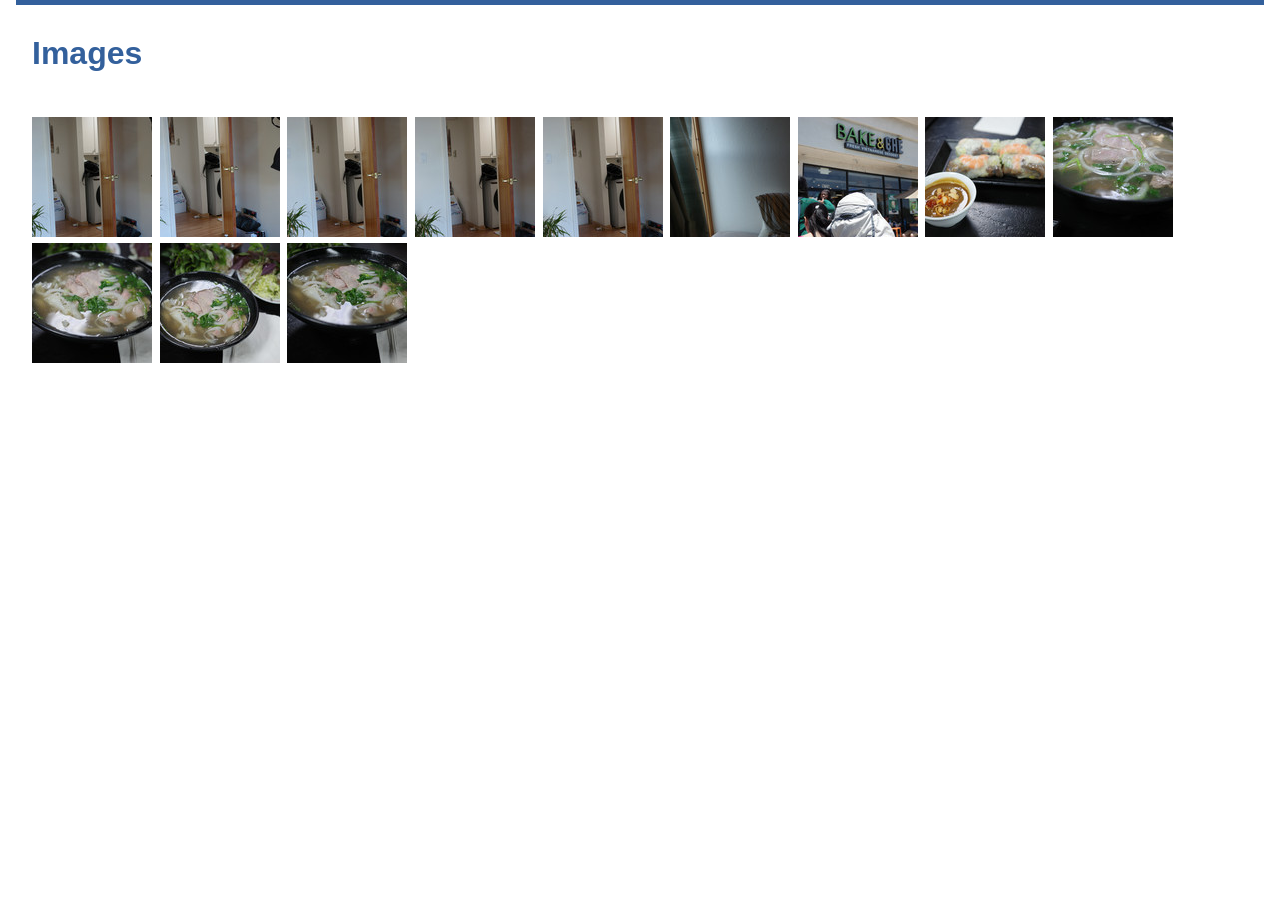
==== commit d50863da: "changed index.html" ====
--- a/index.html
+++ b/index.html
@@ -16,7 +16,7 @@
 
     <header>
       <a href="index.html">
-        <h1>My Gallery</h1>
+        <h1>Images</h1>
       </a>
     </header>
     
